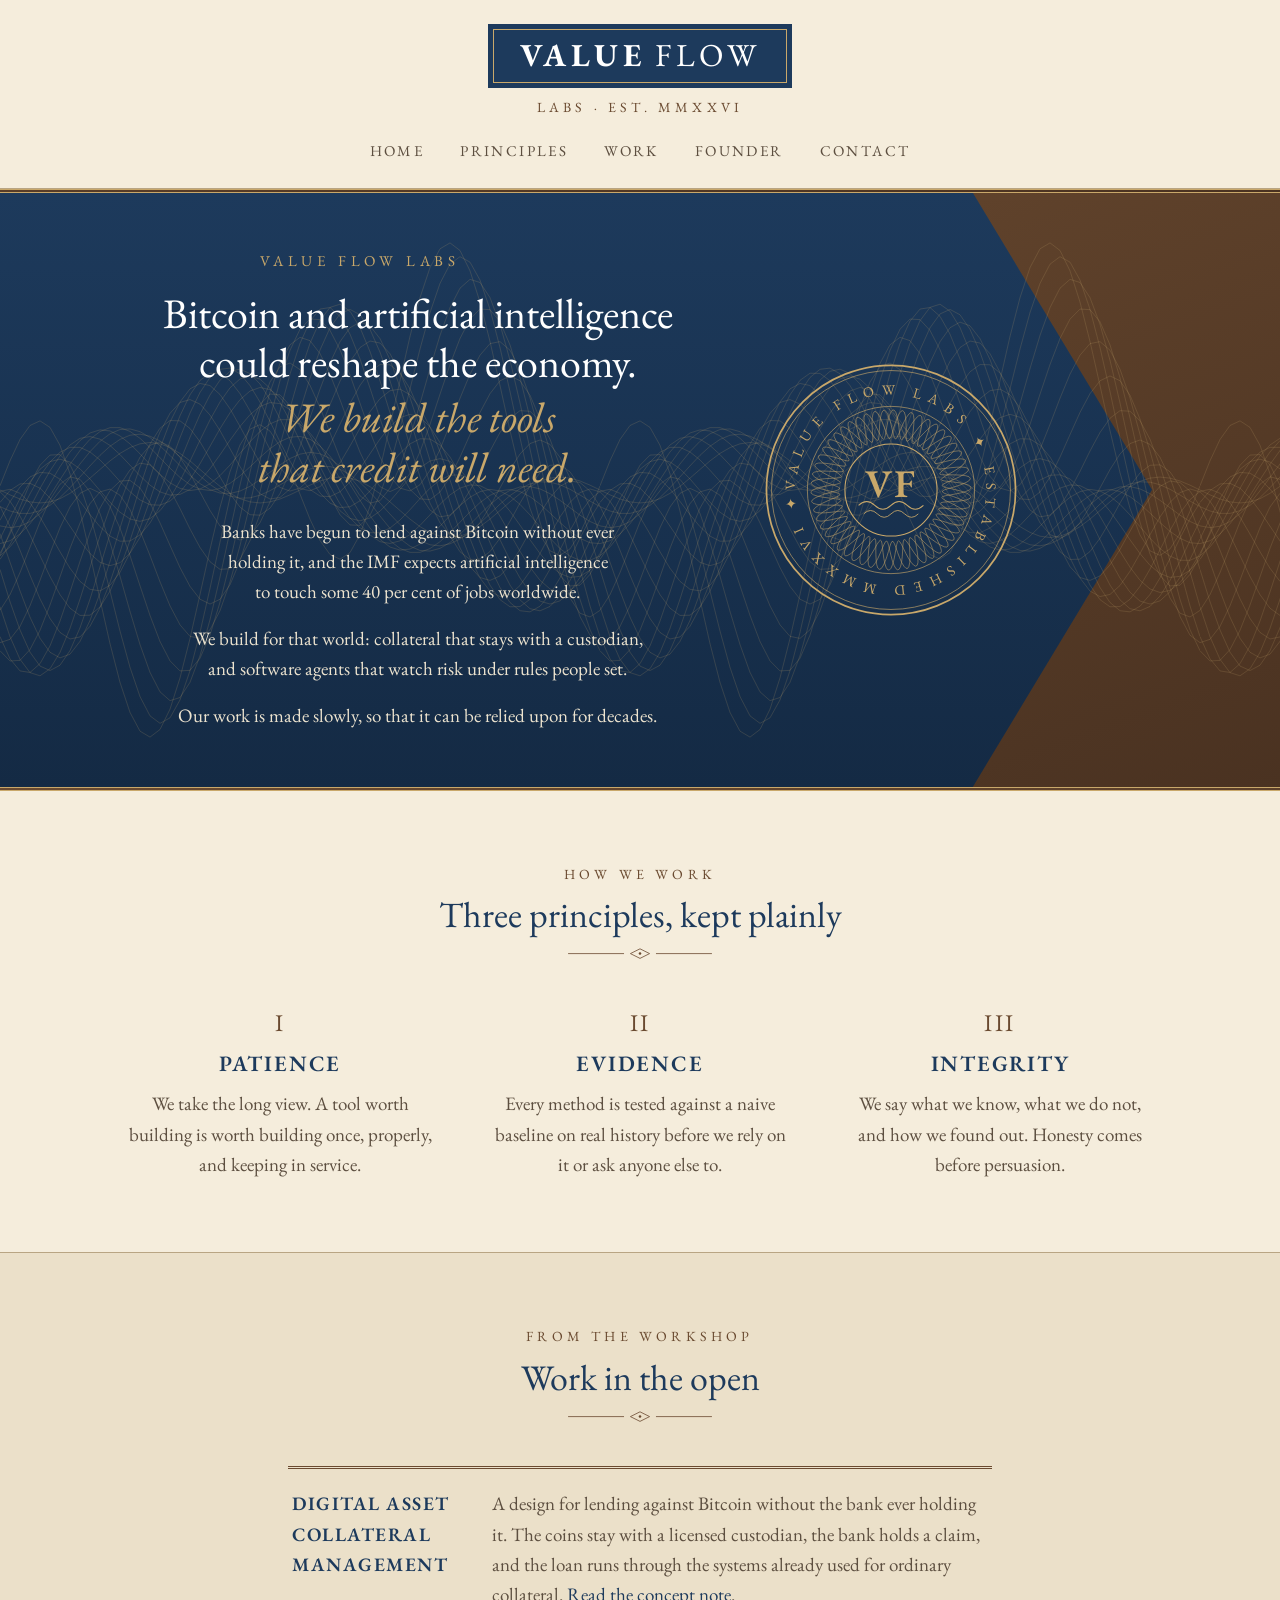
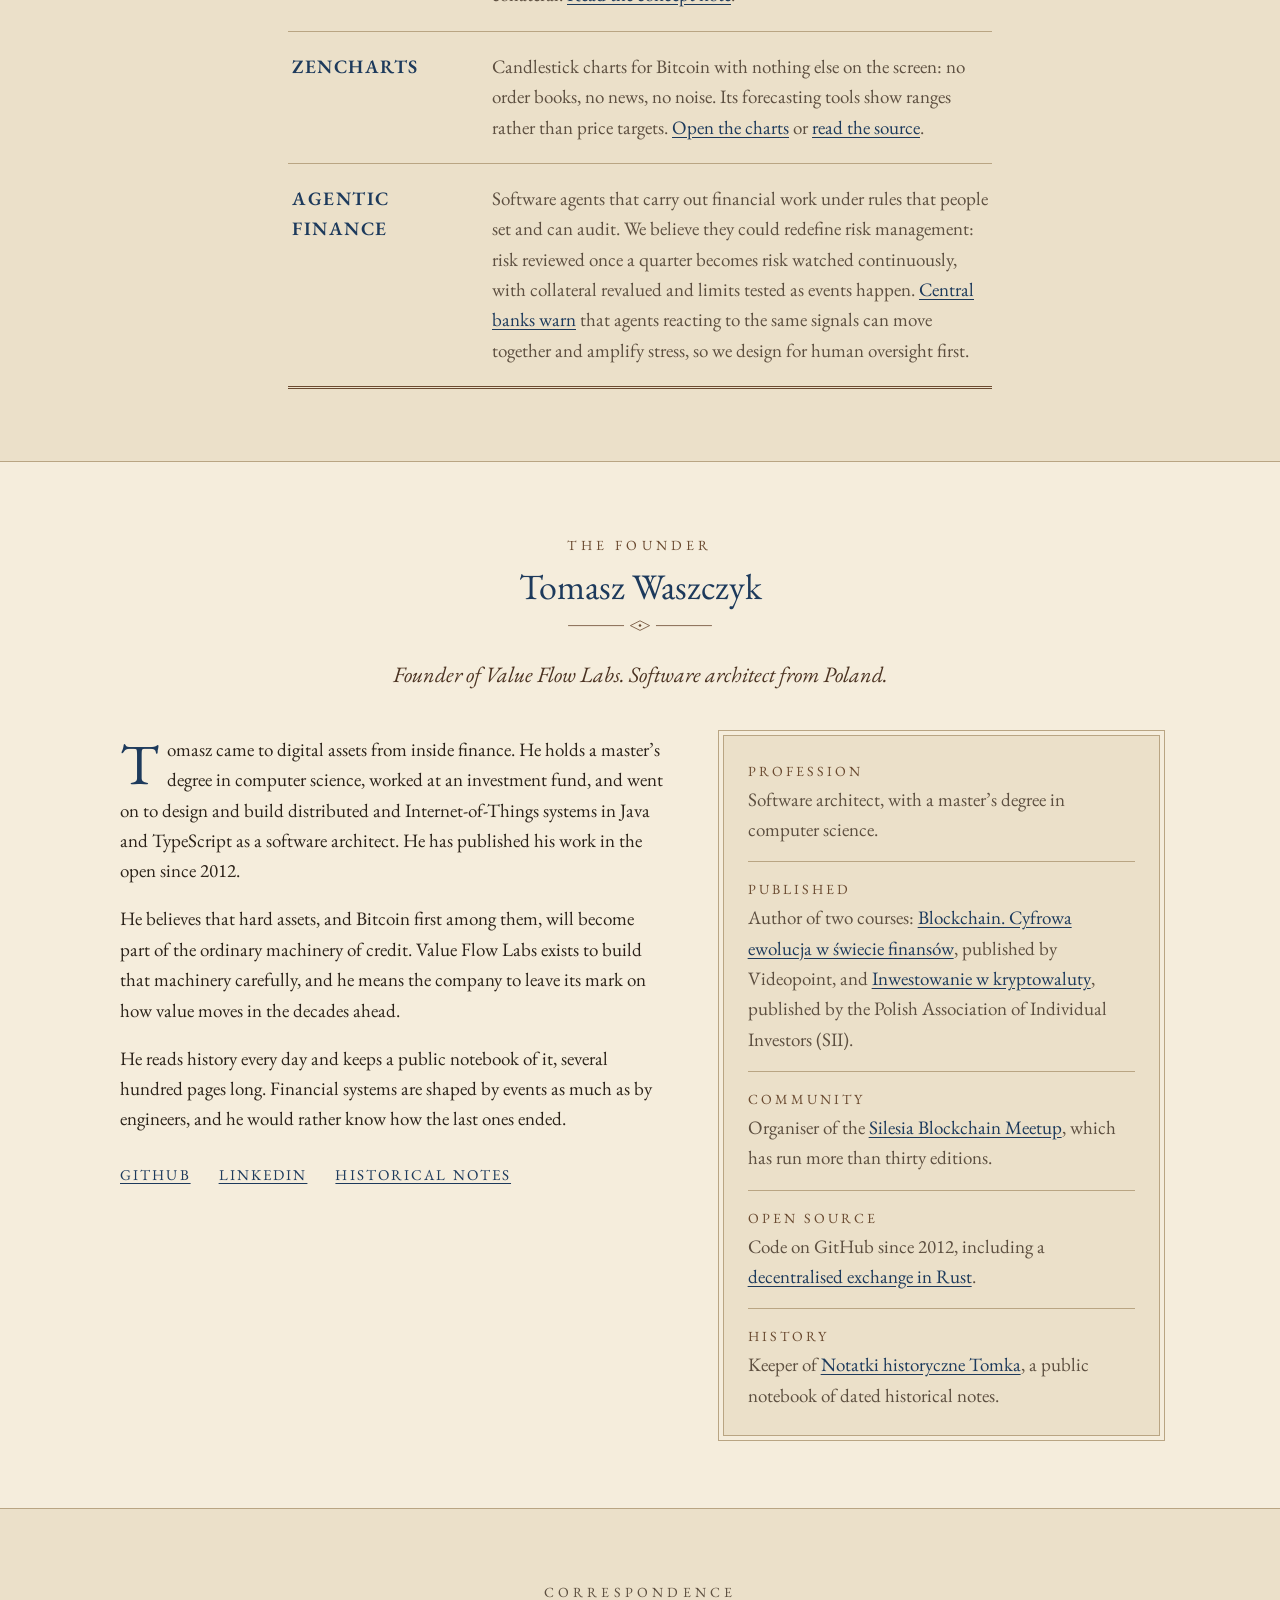
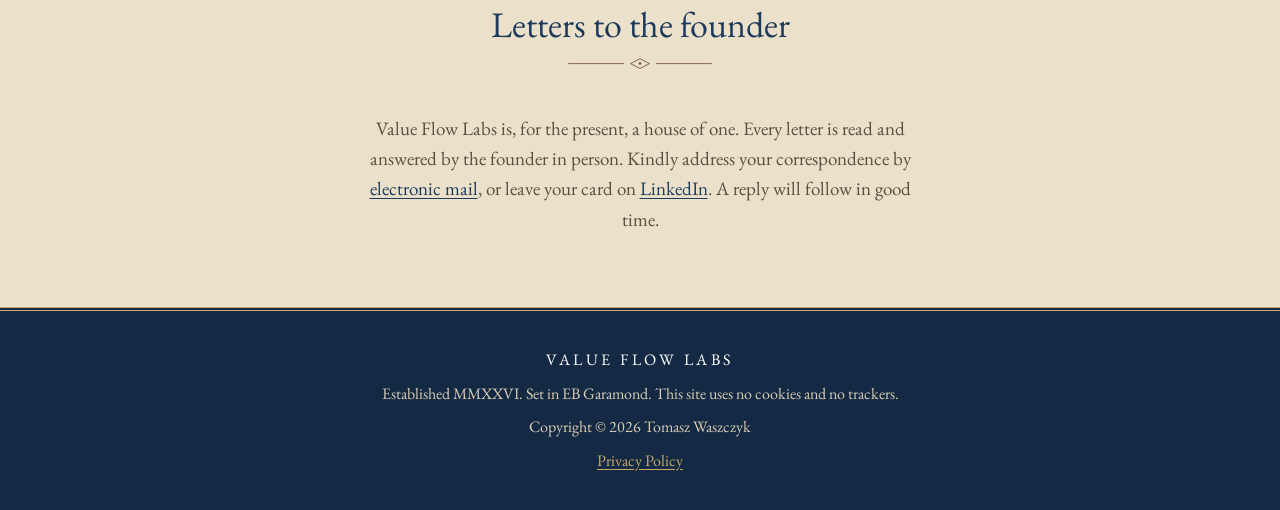
==== index.html @ 36d7e06b "Improve responsive layout for tablets and small phones Stack the hero and founder section below 960p" ====
<!doctype html>
<html lang="en">
<head>
  <meta charset="utf-8">
  <meta name="viewport" content="width=device-width, initial-scale=1, viewport-fit=cover">
  <title>Value Flow Labs</title>
  <meta name="description" content="Bitcoin and artificial intelligence could reshape the economy. Value Flow Labs builds the tools that credit will need. Established 2026.">
  <meta name="theme-color" content="#1d3a5c">
  <link rel="icon" href="assets/favicon.svg" type="image/svg+xml">
  <link rel="preload" href="assets/fonts/eb-garamond-latin-wght-normal.woff2" as="font" type="font/woff2" crossorigin>
  <link rel="stylesheet" href="style.css?v=9">
  <script src="script.js?v=4" defer></script>
</head>
<body>
  <a class="skip" href="#main">Skip to content</a>

  <header class="masthead" id="top">
    <a class="plate" href="#top" aria-label="Value Flow Labs, home"><span><b>Value</b> Flow</span></a>
    <p class="est">Labs &middot; Est. MMXXVI</p>
    <nav class="nav" aria-label="Main">
      <a href="#top">Home</a>
      <a href="#principles">Principles</a>
      <a href="#work">Work</a>
      <a href="#founder">Founder</a>
      <a href="#contact">Contact</a>
    </nav>
  </header>

  <main id="main">
    <section class="hero" aria-labelledby="hero-title">
      <div class="waves" aria-hidden="true"><i class="wave wave-a"></i><i class="wave wave-b"></i><div class="lens"><div class="lens-inner"><i class="wave wave-a"></i><i class="wave wave-b"></i></div></div></div>
      <div class="wrap">
        <div class="hero-text">
          <p class="hero-kicker">Value Flow Labs</p>
          <h1 id="hero-title">Bitcoin and artificial intelligence could reshape the economy. <em>We build the tools that credit will need.</em></h1>
          <p>Banks have begun to lend against Bitcoin without ever holding it, and the IMF expects artificial intelligence to touch some 40 per cent of jobs worldwide.</p>
          <p>We build for that world: collateral that stays with a custodian, and software agents that watch risk under rules people set.</p>
          <p>Our work is made slowly, so that it can be relied upon for decades.</p>
        </div>

        <svg class="seal" viewBox="0 0 300 300" role="img" aria-label="Seal of Value Flow Labs, established 2026">
          <defs>
            <path id="seal-arc" d="M150,150 m-112,0 a112,112 0 1,1 224,0 a112,112 0 1,1 -224,0"/>
          </defs>
          <g fill="none" stroke="currentColor">
            <circle cx="150" cy="150" r="146" stroke-width="2"/>
            <circle cx="150" cy="150" r="140" stroke-width="0.75"/>
            <circle cx="150" cy="150" r="98" stroke-width="0.75"/>
            <polygon points="227.0,150.0 233.2,151.7 238.6,153.7 242.2,155.8 243.6,157.9 242.7,159.7 239.4,161.3 234.3,162.4 228.0,163.2 221.5,163.6 215.5,163.9 211.0,164.3 208.4,165.0 208.1,166.2 210.0,168.1 213.7,170.7 218.7,173.9 224.2,177.6 229.2,181.4 233.1,184.9 235.1,187.9 235.0,190.0 232.7,191.1 228.6,191.1 223.0,190.1 216.7,188.5 210.5,186.6 205.2,185.0 201.3,184.1 199.3,184.3 199.2,185.8 200.9,188.6 203.9,192.7 207.7,197.7 211.5,203.1 214.6,208.2 216.6,212.5 216.9,215.6 215.6,216.9 212.5,216.6 208.2,214.6 203.1,211.5 197.7,207.7 192.7,203.9 188.6,200.9 185.8,199.2 184.3,199.3 184.1,201.3 185.0,205.2 186.6,210.5 188.5,216.7 190.1,223.0 191.1,228.6 191.1,232.7 190.0,235.0 187.9,235.1 184.9,233.1 181.4,229.2 177.6,224.2 173.9,218.7 170.7,213.7 168.1,210.0 166.2,208.1 165.0,208.4 164.3,211.0 163.9,215.5 163.6,221.5 163.2,228.0 162.4,234.3 161.3,239.4 159.7,242.7 157.9,243.6 155.8,242.2 153.7,238.6 151.7,233.2 150.0,227.0 148.5,220.7 147.3,215.3 146.1,211.5 145.0,209.8 143.6,210.5 142.0,213.4 139.9,218.1 137.5,223.8 134.8,229.8 131.9,235.1 129.1,238.9 126.7,240.8 124.8,240.2 123.6,237.5 123.1,232.7 123.3,226.7 123.9,220.2 124.7,214.0 125.2,208.9 125.3,205.6 124.4,204.3 122.6,205.2 119.7,207.9 115.9,212.0 111.5,216.7 106.9,221.2 102.5,224.8 98.9,226.9 96.4,227.2 95.2,225.4 95.5,221.8 97.1,216.8 99.6,211.0 102.4,205.1 105.2,199.8 107.1,195.7 107.8,193.1 106.9,192.2 104.3,192.9 100.2,194.8 94.9,197.6 89.0,200.4 83.2,202.9 78.2,204.5 74.6,204.8 72.8,203.6 73.1,201.1 75.2,197.5 78.8,193.1 83.3,188.5 88.0,184.1 92.1,180.3 94.8,177.4 95.7,175.6 94.4,174.7 91.1,174.8 86.0,175.3 79.8,176.1 73.3,176.7 67.3,176.9 62.5,176.4 59.8,175.2 59.2,173.3 61.1,170.9 64.9,168.1 70.2,165.2 76.2,162.5 81.9,160.1 86.6,158.0 89.5,156.4 90.2,155.0 88.5,153.9 84.7,152.7 79.3,151.5 73.0,150.0 66.8,148.3 61.4,146.3 57.8,144.2 56.4,142.1 57.3,140.3 60.6,138.7 65.7,137.6 72.0,136.8 78.5,136.4 84.5,136.1 89.0,135.7 91.6,135.0 91.9,133.8 90.0,131.9 86.3,129.3 81.3,126.1 75.8,122.4 70.8,118.6 66.9,115.1 64.9,112.1 65.0,110.0 67.3,108.9 71.4,108.9 77.0,109.9 83.3,111.5 89.5,113.4 94.8,115.0 98.7,115.9 100.7,115.7 100.8,114.2 99.1,111.4 96.1,107.3 92.3,102.3 88.5,96.9 85.4,91.8 83.4,87.5 83.1,84.4 84.4,83.1 87.5,83.4 91.8,85.4 96.9,88.5 102.3,92.3 107.3,96.1 111.4,99.1 114.2,100.8 115.7,100.7 115.9,98.7 115.0,94.8 113.4,89.5 111.5,83.3 109.9,77.0 108.9,71.4 108.9,67.3 110.0,65.0 112.1,64.9 115.1,66.9 118.6,70.8 122.4,75.8 126.1,81.3 129.3,86.3 131.9,90.0 133.8,91.9 135.0,91.6 135.7,89.0 136.1,84.5 136.4,78.5 136.8,72.0 137.6,65.7 138.7,60.6 140.3,57.3 142.1,56.4 144.2,57.8 146.3,61.4 148.3,66.8 150.0,73.0 151.5,79.3 152.7,84.7 153.9,88.5 155.0,90.2 156.4,89.5 158.0,86.6 160.1,81.9 162.5,76.2 165.2,70.2 168.1,64.9 170.9,61.1 173.3,59.2 175.2,59.8 176.4,62.5 176.9,67.3 176.7,73.3 176.1,79.8 175.3,86.0 174.8,91.1 174.7,94.4 175.6,95.7 177.4,94.8 180.3,92.1 184.1,88.0 188.5,83.3 193.1,78.8 197.5,75.2 201.1,73.1 203.6,72.8 204.8,74.6 204.5,78.2 202.9,83.2 200.4,89.0 197.6,94.9 194.8,100.2 192.9,104.3 192.2,106.9 193.1,107.8 195.7,107.1 199.8,105.2 205.1,102.4 211.0,99.6 216.8,97.1 221.8,95.5 225.4,95.2 227.2,96.4 226.9,98.9 224.8,102.5 221.2,106.9 216.7,111.5 212.0,115.9 207.9,119.7 205.2,122.6 204.3,124.4 205.6,125.3 208.9,125.2 214.0,124.7 220.2,123.9 226.7,123.3 232.7,123.1 237.5,123.6 240.2,124.8 240.8,126.7 238.9,129.1 235.1,131.9 229.8,134.8 223.8,137.5 218.1,139.9 213.4,142.0 210.5,143.6 209.8,145.0 211.5,146.1 215.3,147.3 220.7,148.5 227.0,150.0" stroke-width="0.6"/>
            <polygon points="241.7,150.0 237.5,151.8 231.8,153.4 225.4,154.7 219.2,155.8 214.0,156.7 210.6,157.7 209.4,158.8 210.5,160.2 213.7,162.2 218.6,164.6 224.3,167.4 230.0,170.5 234.9,173.7 238.1,176.6 239.3,179.0 238.2,180.7 234.9,181.6 229.8,181.6 223.6,180.9 217.1,179.9 211.2,178.8 206.5,178.0 203.6,178.0 202.7,179.0 203.9,181.1 206.8,184.4 210.9,188.6 215.3,193.4 219.4,198.3 222.5,202.7 224.0,206.2 223.7,208.4 221.4,209.1 217.5,208.2 212.4,206.1 206.6,203.2 201.0,200.0 196.1,197.1 192.4,195.1 190.2,194.7 189.6,195.9 190.5,198.9 192.4,203.4 194.8,209.1 197.3,215.2 199.3,221.0 200.3,225.8 200.1,229.0 198.6,230.2 195.9,229.4 192.2,226.7 188.0,222.6 183.6,217.7 179.6,212.8 176.2,208.8 173.7,206.3 172.1,205.8 171.4,207.5 171.3,211.2 171.7,216.7 172.0,223.0 172.2,229.5 171.9,235.3 171.0,239.6 169.5,241.9 167.5,241.7 165.1,239.3 162.5,234.9 160.0,229.2 157.7,223.1 155.7,217.4 154.0,212.9 152.5,210.4 151.3,210.2 150.0,212.3 148.6,216.4 147.0,222.0 145.1,228.3 142.9,234.3 140.6,239.1 138.4,242.2 136.3,243.0 134.5,241.4 133.3,237.6 132.6,232.1 132.3,225.7 132.2,219.2 132.3,213.5 132.1,209.3 131.4,207.2 130.1,207.3 127.9,209.5 124.9,213.4 121.3,218.4 117.2,223.6 113.2,228.2 109.6,231.5 106.7,232.9 104.8,232.2 104.1,229.4 104.6,224.9 106.1,219.2 108.2,213.0 110.4,207.0 112.2,202.1 113.1,198.6 112.7,197.0 110.9,197.3 107.6,199.1 103.1,202.1 97.8,205.6 92.2,209.0 87.0,211.6 82.9,213.0 80.2,212.8 79.3,211.0 80.2,207.7 82.8,203.3 86.4,198.3 90.6,193.2 94.5,188.6 97.5,184.9 99.0,182.4 98.5,181.2 96.1,181.1 91.8,182.0 86.1,183.4 79.8,184.9 73.5,186.0 68.1,186.5 64.3,186.0 62.6,184.6 63.1,182.3 65.8,179.3 70.2,175.9 75.6,172.5 81.2,169.2 86.2,166.4 89.7,164.1 91.2,162.5 90.4,161.4 87.4,160.6 82.5,160.0 76.4,159.3 69.9,158.4 63.9,157.2 59.2,155.7 56.5,153.9 56.2,152.0 58.3,150.0 62.5,148.2 68.2,146.6 74.6,145.3 80.8,144.2 86.0,143.3 89.4,142.3 90.6,141.2 89.5,139.8 86.3,137.8 81.4,135.4 75.7,132.6 70.0,129.5 65.1,126.3 61.9,123.4 60.7,121.0 61.8,119.3 65.1,118.4 70.2,118.4 76.4,119.1 82.9,120.1 88.8,121.2 93.5,122.0 96.4,122.0 97.3,121.0 96.1,118.9 93.2,115.6 89.1,111.4 84.7,106.6 80.6,101.7 77.5,97.3 76.0,93.8 76.3,91.6 78.6,90.9 82.5,91.8 87.6,93.9 93.4,96.8 99.0,100.0 103.9,102.9 107.6,104.9 109.8,105.3 110.4,104.1 109.5,101.1 107.6,96.6 105.2,90.9 102.7,84.8 100.7,79.0 99.7,74.2 99.9,71.0 101.4,69.8 104.1,70.6 107.8,73.3 112.0,77.4 116.4,82.3 120.4,87.2 123.8,91.2 126.3,93.7 127.9,94.2 128.6,92.5 128.7,88.8 128.3,83.3 128.0,77.0 127.8,70.5 128.1,64.7 129.0,60.4 130.5,58.1 132.5,58.3 134.9,60.7 137.5,65.1 140.0,70.8 142.3,76.9 144.3,82.6 146.0,87.1 147.5,89.6 148.7,89.8 150.0,87.7 151.4,83.6 153.0,78.0 154.9,71.7 157.1,65.7 159.4,60.9 161.6,57.8 163.7,57.0 165.5,58.6 166.7,62.4 167.4,67.9 167.7,74.3 167.8,80.8 167.7,86.5 167.9,90.7 168.6,92.8 169.9,92.7 172.1,90.5 175.1,86.6 178.7,81.6 182.8,76.4 186.8,71.8 190.4,68.5 193.3,67.1 195.2,67.8 195.9,70.6 195.4,75.1 193.9,80.8 191.8,87.0 189.6,93.0 187.8,97.9 186.9,101.4 187.3,103.0 189.1,102.7 192.4,100.9 196.9,97.9 202.2,94.4 207.8,91.0 213.0,88.4 217.1,87.0 219.8,87.2 220.7,89.0 219.8,92.3 217.2,96.7 213.6,101.7 209.4,106.8 205.5,111.4 202.5,115.1 201.0,117.6 201.5,118.8 203.9,118.9 208.2,118.0 213.9,116.6 220.2,115.1 226.5,114.0 231.9,113.5 235.7,114.0 237.4,115.4 236.9,117.7 234.2,120.7 229.8,124.1 224.4,127.5 218.8,130.8 213.8,133.6 210.3,135.9 208.8,137.5 209.6,138.6 212.6,139.4 217.5,140.0 223.6,140.7 230.1,141.6 236.1,142.8 240.8,144.3 243.5,146.1 243.8,148.0 241.7,150.0" stroke-width="0.6"/>
            <polygon points="212.3,150.0 210.2,151.3 210.4,152.5 212.9,154.0 217.4,155.7 223.1,157.7 229.2,160.0 234.9,162.5 239.3,165.1 241.7,167.5 241.9,169.5 239.6,171.0 235.3,171.9 229.5,172.2 223.0,172.0 216.7,171.7 211.2,171.3 207.5,171.4 205.8,172.1 206.3,173.7 208.8,176.2 212.8,179.6 217.7,183.6 222.6,188.0 226.7,192.2 229.4,195.9 230.2,198.6 229.0,200.1 225.8,200.3 221.0,199.3 215.2,197.3 209.1,194.8 203.4,192.4 198.9,190.5 195.9,189.6 194.7,190.2 195.1,192.4 197.1,196.1 200.0,201.0 203.2,206.6 206.1,212.4 208.2,217.5 209.1,221.4 208.4,223.7 206.2,224.0 202.7,222.5 198.3,219.4 193.4,215.3 188.6,210.9 184.4,206.8 181.1,203.9 179.0,202.7 178.0,203.6 178.0,206.5 178.8,211.2 179.9,217.1 180.9,223.6 181.6,229.8 181.6,234.9 180.7,238.2 179.0,239.3 176.6,238.1 173.7,234.9 170.5,230.0 167.4,224.3 164.6,218.6 162.2,213.7 160.2,210.5 158.8,209.4 157.7,210.6 156.7,214.0 155.8,219.2 154.7,225.4 153.4,231.8 151.8,237.5 150.0,241.7 148.0,243.8 146.1,243.5 144.3,240.8 142.8,236.1 141.6,230.1 140.7,223.6 140.0,217.5 139.4,212.6 138.6,209.6 137.5,208.8 135.9,210.3 133.6,213.8 130.8,218.8 127.5,224.4 124.1,229.8 120.7,234.2 117.7,236.9 115.4,237.4 114.0,235.7 113.5,231.9 114.0,226.5 115.1,220.2 116.6,213.9 118.0,208.2 118.9,203.9 118.8,201.5 117.6,201.0 115.1,202.5 111.4,205.5 106.8,209.4 101.7,213.6 96.7,217.2 92.3,219.8 89.0,220.7 87.2,219.8 87.0,217.1 88.4,213.0 91.0,207.8 94.4,202.2 97.9,196.9 100.9,192.4 102.7,189.1 103.0,187.3 101.4,186.9 97.9,187.8 93.0,189.6 87.0,191.8 80.8,193.9 75.1,195.4 70.6,195.9 67.8,195.2 67.1,193.3 68.5,190.4 71.8,186.8 76.4,182.8 81.6,178.7 86.6,175.1 90.5,172.1 92.7,169.9 92.8,168.6 90.7,167.9 86.5,167.7 80.8,167.8 74.3,167.7 67.9,167.4 62.4,166.7 58.6,165.5 57.0,163.7 57.8,161.6 60.9,159.4 65.7,157.1 71.7,154.9 78.0,153.0 83.6,151.4 87.7,150.0 89.8,148.7 89.6,147.5 87.1,146.0 82.6,144.3 76.9,142.3 70.8,140.0 65.1,137.5 60.7,134.9 58.3,132.5 58.1,130.5 60.4,129.0 64.7,128.1 70.5,127.8 77.0,128.0 83.3,128.3 88.8,128.7 92.5,128.6 94.2,127.9 93.7,126.3 91.2,123.8 87.2,120.4 82.3,116.4 77.4,112.0 73.3,107.8 70.6,104.1 69.8,101.4 71.0,99.9 74.2,99.7 79.0,100.7 84.8,102.7 90.9,105.2 96.6,107.6 101.1,109.5 104.1,110.4 105.3,109.8 104.9,107.6 102.9,103.9 100.0,99.0 96.8,93.4 93.9,87.6 91.8,82.5 90.9,78.6 91.6,76.3 93.8,76.0 97.3,77.5 101.7,80.6 106.6,84.7 111.4,89.1 115.6,93.2 118.9,96.1 121.0,97.3 122.0,96.4 122.0,93.5 121.2,88.8 120.1,82.9 119.1,76.4 118.4,70.2 118.4,65.1 119.3,61.8 121.0,60.7 123.4,61.9 126.3,65.1 129.5,70.0 132.6,75.7 135.4,81.4 137.8,86.3 139.8,89.5 141.2,90.6 142.3,89.4 143.3,86.0 144.2,80.8 145.3,74.6 146.6,68.2 148.2,62.5 150.0,58.3 152.0,56.2 153.9,56.5 155.7,59.2 157.2,63.9 158.4,69.9 159.3,76.4 160.0,82.5 160.6,87.4 161.4,90.4 162.5,91.2 164.1,89.7 166.4,86.2 169.2,81.2 172.5,75.6 175.9,70.2 179.3,65.8 182.3,63.1 184.6,62.6 186.0,64.3 186.5,68.1 186.0,73.5 184.9,79.8 183.4,86.1 182.0,91.8 181.1,96.1 181.2,98.5 182.4,99.0 184.9,97.5 188.6,94.5 193.2,90.6 198.3,86.4 203.3,82.8 207.7,80.2 211.0,79.3 212.8,80.2 213.0,82.9 211.6,87.0 209.0,92.2 205.6,97.8 202.1,103.1 199.1,107.6 197.3,110.9 197.0,112.7 198.6,113.1 202.1,112.2 207.0,110.4 213.0,108.2 219.2,106.1 224.9,104.6 229.4,104.1 232.2,104.8 232.9,106.7 231.5,109.6 228.2,113.2 223.6,117.2 218.4,121.3 213.4,124.9 209.5,127.9 207.3,130.1 207.2,131.4 209.3,132.1 213.5,132.3 219.2,132.2 225.7,132.3 232.1,132.6 237.6,133.3 241.4,134.5 243.0,136.3 242.2,138.4 239.1,140.6 234.3,142.9 228.3,145.1 222.0,147.0 216.4,148.6 212.3,150.0" stroke-width="0.6"/>
            <circle cx="150" cy="150" r="54" stroke-width="1.25"/>
            <path d="M112,168 q9.5,-9 19,0 t19,0 t19,0 t19,0" stroke-width="1.25"/>
            <path d="M118,178 q8,-8 16,0 t16,0 t16,0 t16,0" stroke-width="1"/>
          </g>
          <text fill="currentColor" font-family="'EB Garamond', Georgia, serif" font-size="17">
            <textPath href="#seal-arc" startOffset="0" textLength="696">VALUE FLOW LABS ✦ ESTABLISHED MMXXVI ✦</textPath>
          </text>
          <text x="150" y="158" text-anchor="middle" fill="currentColor" font-family="'EB Garamond', Georgia, serif" font-size="46" font-weight="600" letter-spacing="2">VF</text>
        </svg>
      </div>
    </section>

    <section class="section" id="principles" aria-labelledby="principles-title">
      <div class="wrap">
        <p class="kicker">How we work</p>
        <h2 id="principles-title">Three principles, kept plainly</h2>
        <svg class="ornament" viewBox="0 0 180 14" aria-hidden="true">
          <g fill="none" stroke="currentColor" stroke-width="1">
            <path d="M0,7 H70"/><path d="M110,7 H180"/>
            <path d="M78,7 l12,-6 l12,6 l-12,6 z"/>
          </g>
          <circle cx="90" cy="7" r="1.6" fill="currentColor"/>
        </svg>

        <ol class="principles">
          <li>
            <span class="numeral" aria-hidden="true">I</span>
            <h3>Patience</h3>
            <p>We take the long view. A tool worth building is worth building once, properly, and keeping in service.</p>
          </li>
          <li>
            <span class="numeral" aria-hidden="true">II</span>
            <h3>Evidence</h3>
            <p>Every method is tested against a naive baseline on real history before we rely on it or ask anyone else to.</p>
          </li>
          <li>
            <span class="numeral" aria-hidden="true">III</span>
            <h3>Integrity</h3>
            <p>We say what we know, what we do not, and how we found out. Honesty comes before persuasion.</p>
          </li>
        </ol>
      </div>
    </section>

    <section class="section shade" id="work" aria-labelledby="work-title">
      <div class="wrap">
        <p class="kicker">From the workshop</p>
        <h2 id="work-title">Work in the open</h2>
        <svg class="ornament" viewBox="0 0 180 14" aria-hidden="true">
          <g fill="none" stroke="currentColor" stroke-width="1">
            <path d="M0,7 H70"/><path d="M110,7 H180"/>
            <path d="M78,7 l12,-6 l12,6 l-12,6 z"/>
          </g>
          <circle cx="90" cy="7" r="1.6" fill="currentColor"/>
        </svg>

        <dl class="ledger">
          <div>
            <dt>Digital Asset Collateral Management</dt>
            <dd>A design for lending against Bitcoin without the bank ever holding it. The coins stay with a licensed custodian, the bank holds a claim, and the loan runs through the systems already used for ordinary collateral. <a href="https://github.com/TomaszWaszczyk/digital-asset-collateral-management-system">Read the concept note</a>.</dd>
          </div>
          <div>
            <dt>ZenCharts</dt>
            <dd>Candlestick charts for Bitcoin with nothing else on the screen: no order books, no news, no noise. Its forecasting tools show ranges rather than price targets. <a href="https://zencharts.vercel.app/">Open the charts</a> or <a href="https://github.com/valueflowlabs/zencharts">read the source</a>.</dd>
          </div>
          <div>
            <dt>Agentic Finance</dt>
            <dd>Software agents that carry out financial work under rules that people set and can audit. We believe they could redefine risk management: risk reviewed once a quarter becomes risk watched continuously, with collateral revalued and limits tested as events happen. <a href="https://www.bankofengland.co.uk/speech/2026/june/sarah-breeden-panel-at-the-european-central-bank-forum-on-central-banking-2026">Central banks warn</a> that agents reacting to the same signals can move together and amplify stress, so we design for human oversight first.</dd>
          </div>
        </dl>
      </div>
    </section>

    <section class="section" id="founder" aria-labelledby="founder-title">
      <div class="wrap">
        <p class="kicker">The founder</p>
        <h2 id="founder-title">Tomasz Waszczyk</h2>
        <svg class="ornament" viewBox="0 0 180 14" aria-hidden="true">
          <g fill="none" stroke="currentColor" stroke-width="1">
            <path d="M0,7 H70"/><path d="M110,7 H180"/>
            <path d="M78,7 l12,-6 l12,6 l-12,6 z"/>
          </g>
          <circle cx="90" cy="7" r="1.6" fill="currentColor"/>
        </svg>

        <p class="lead">Founder of Value Flow Labs. Software architect from Poland.</p>

        <div class="founder">
          <div class="prose">
            <p>Tomasz came to digital assets from inside finance. He holds a master’s degree in computer science, worked at an investment fund, and went on to design and build distributed and Internet-of-Things systems in Java and TypeScript as a software architect. He has published his work in the open since 2012.</p>
            <p>He believes that hard assets, and Bitcoin first among them, will become part of the ordinary machinery of credit. Value Flow Labs exists to build that machinery carefully, and he means the company to leave its mark on how value moves in the decades ahead.</p>
            <p>He reads history every day and keeps a public notebook of it, several hundred pages long. Financial systems are shaped by events as much as by engineers, and he would rather know how the last ones ended.</p>
            <p class="links">
              <a href="https://github.com/TomaszWaszczyk">GitHub</a>
              <a href="https://www.linkedin.com/in/tomaszwaszczyk">LinkedIn</a>
              <a href="https://notatki-historyczne-tomka.netlify.app/">Historical notes</a>
            </p>
          </div>

          <dl class="record">
            <div>
              <dt>Profession</dt>
              <dd>Software architect, with a master’s degree in computer science.</dd>
            </div>
            <div>
              <dt>Published</dt>
              <dd>Author of two courses: <a href="https://videopoint.pl/kurs/blockchain-kurs-video-cyfrowa-ewolucja-w-swiecie-finansow-tomasz-waszczyk,vwszdf.htm" lang="pl">Blockchain. Cyfrowa ewolucja w świecie finansów</a>, published by Videopoint, and <a href="https://www.kursinwestowaniewkryptowaluty.pl" lang="pl">Inwestowanie w kryptowaluty</a>, published by the Polish Association of Individual Investors (SII).</dd>
            </div>
            <div>
              <dt>Community</dt>
              <dd>Organiser of the <a href="https://github.com/TomaszWaszczyk/digital-assets-association-poland">Silesia Blockchain Meetup</a>, which has run more than thirty editions.</dd>
            </div>
            <div>
              <dt>Open source</dt>
              <dd>Code on GitHub since 2012, including a <a href="https://github.com/TomaszWaszczyk/ink-automated-market-maker">decentralised exchange in Rust</a>.</dd>
            </div>
            <div>
              <dt>History</dt>
              <dd>Keeper of <a href="https://notatki-historyczne-tomka.netlify.app/" lang="pl">Notatki historyczne Tomka</a>, a public notebook of dated historical notes.</dd>
            </div>
          </dl>
        </div>
      </div>
    </section>

    <section class="section shade contact" id="contact" aria-labelledby="contact-title">
      <div class="wrap">
        <p class="kicker">Correspondence</p>
        <h2 id="contact-title">Letters to the founder</h2>
        <svg class="ornament" viewBox="0 0 180 14" aria-hidden="true">
          <g fill="none" stroke="currentColor" stroke-width="1">
            <path d="M0,7 H70"/><path d="M110,7 H180"/>
            <path d="M78,7 l12,-6 l12,6 l-12,6 z"/>
          </g>
          <circle cx="90" cy="7" r="1.6" fill="currentColor"/>
        </svg>
        <p>Value Flow Labs is, for the present, a house of one. Every letter is read and answered by the founder in person. Kindly address your correspondence by <a href="mailto:tomasz_waszczyk@icloud.com">electronic mail</a>, or leave your card on <a href="https://www.linkedin.com/in/tomaszwaszczyk">LinkedIn</a>. A reply will follow in good time.</p>
      </div>
    </section>
  </main>

  <footer class="colophon">
    <p class="name">Value Flow Labs</p>
    <p>Established MMXXVI. Set in EB Garamond. This site uses no cookies and no trackers.</p>
    <p>Copyright &copy; 2026 Tomasz Waszczyk</p>
    <p><a href="privacy.html">Privacy Policy</a></p>
  </footer>
</body>
</html>
---- style.css ----
/* Value Flow Labs — plain CSS, no build step. */

@font-face {
  font-family: "EB Garamond";
  src: url("assets/fonts/eb-garamond-latin-ext-wght-normal.woff2") format("woff2");
  font-weight: 400 800;
  font-style: normal;
  font-display: swap;
  unicode-range: U+0100-02BA, U+02BD-02C5, U+02C7-02CC, U+02CE-02D7, U+02DD-02FF,
    U+0304, U+0308, U+0329, U+1D00-1DBF, U+1E00-1E9F, U+1EF2-1EFF, U+2020,
    U+20A0-20AB, U+20AD-20C0, U+2113, U+2C60-2C7F, U+A720-A7FF;
}
@font-face {
  font-family: "EB Garamond";
  src: url("assets/fonts/eb-garamond-latin-wght-normal.woff2") format("woff2");
  font-weight: 400 800;
  font-style: normal;
  font-display: swap;
  unicode-range: U+0000-00FF, U+0131, U+0152-0153, U+02BB-02BC, U+02C6, U+02DA,
    U+02DC, U+0304, U+0308, U+0329, U+2000-206F, U+20AC, U+2122, U+2191, U+2193,
    U+2212, U+2215, U+FEFF, U+FFFD;
}
@font-face {
  font-family: "EB Garamond";
  src: url("assets/fonts/eb-garamond-latin-ext-wght-italic.woff2") format("woff2");
  font-weight: 400 800;
  font-style: italic;
  font-display: swap;
  unicode-range: U+0100-02BA, U+02BD-02C5, U+02C7-02CC, U+02CE-02D7, U+02DD-02FF,
    U+0304, U+0308, U+0329, U+1D00-1DBF, U+1E00-1E9F, U+1EF2-1EFF, U+2020,
    U+20A0-20AB, U+20AD-20C0, U+2113, U+2C60-2C7F, U+A720-A7FF;
}
@font-face {
  font-family: "EB Garamond";
  src: url("assets/fonts/eb-garamond-latin-wght-italic.woff2") format("woff2");
  font-weight: 400 800;
  font-style: italic;
  font-display: swap;
  unicode-range: U+0000-00FF, U+0131, U+0152-0153, U+02BB-02BC, U+02C6, U+02DA,
    U+02DC, U+0304, U+0308, U+0329, U+2000-206F, U+20AC, U+2122, U+2191, U+2193,
    U+2212, U+2215, U+FEFF, U+FFFD;
}

:root {
  --blue: #1d3a5c;
  --blue-deep: #142a44;
  --brown: #6a4a30;
  --brown-deep: #4a3221;
  --brass: #c9a86a;
  --paper: #f5eddc;
  --paper-shade: #ebe0c9;
  --ink: #2b2219;
  --ink-soft: #5d4f40;
  --rule: #b9a583;
  --serif: "EB Garamond", "Iowan Old Style", "Palatino Linotype", Palatino,
    "Book Antiqua", Georgia, serif;
}

* { box-sizing: border-box; }

html {
  -webkit-text-size-adjust: 100%;
  text-size-adjust: 100%;
}

img, svg { max-width: 100%; }

dd, p { overflow-wrap: break-word; }

html { scroll-behavior: smooth; }

body {
  margin: 0;
  background: var(--paper);
  color: var(--ink);
  font-family: var(--serif);
  font-size: 1.1875rem;
  line-height: 1.6;
  -webkit-font-smoothing: antialiased;
}

a { color: var(--blue); text-underline-offset: 0.18em; }
a:hover { color: var(--brown); }

.wrap {
  max-width: 68rem;
  margin: 0 auto;
  padding: 0 1.5rem;
  padding-left: max(1.5rem, env(safe-area-inset-left));
  padding-right: max(1.5rem, env(safe-area-inset-right));
}

.skip {
  position: absolute;
  left: -999rem;
}
.skip:focus {
  left: 1rem;
  top: 1rem;
  background: var(--paper);
  padding: 0.5rem 1rem;
  z-index: 10;
}

/* ---------- Masthead ---------- */

.masthead {
  text-align: center;
  padding: 1.5rem 1.5rem 1.25rem;
  border-bottom: 1px solid var(--rule);
}

.plate {
  display: inline-block;
  background: var(--blue);
  color: #fff;
  text-decoration: none;
  padding: 0.3rem;
}
.plate:hover { color: #fff; background: var(--blue-deep); }
.plate span {
  display: block;
  border: 1px solid var(--brass);
  padding: 0.5rem 1.6rem 0.55rem;
  font-size: 2rem;
  line-height: 1.1;
  letter-spacing: 0.14em;
  text-transform: uppercase;
  font-weight: 400;
}
.plate b { font-weight: 700; }

.masthead .est {
  margin: 0.55rem 0 0;
  font-size: 0.875rem;
  letter-spacing: 0.3em;
  text-transform: uppercase;
  color: var(--brown);
}

.nav {
  margin-top: 1rem;
  display: flex;
  flex-wrap: wrap;
  justify-content: center;
  gap: 0.25rem 2.25rem;
}
.nav a {
  color: var(--ink-soft);
  text-decoration: none;
  text-transform: uppercase;
  letter-spacing: 0.16em;
  font-size: 0.9375rem;
  padding: 0.25rem 0;
  border-bottom: 1px solid transparent;
}
.nav a:hover { color: var(--brown-deep); border-bottom-color: var(--brown); }

/* ---------- Hero ---------- */

.hero {
  position: relative;
  color: #fff;
  background: linear-gradient(160deg, var(--brown) 0%, var(--brown-deep) 100%);
  border-top: 4px double var(--brass);
  border-bottom: 4px double var(--brass);
  overflow: hidden;
}

/* The blue panel points to the right: the direction of flow. */
.hero::before {
  content: "";
  position: absolute;
  inset: 0;
  background: linear-gradient(180deg, var(--blue) 0%, var(--blue-deep) 100%);
  clip-path: polygon(0 0, 76% 0, 90% 50%, 76% 100%, 0 100%);
}

/* The waves are two interleaved sets of lines that drift slowly in opposite
   directions, so the lines weave through each other. Each tile is exactly one
   wave period wide (600px), which makes the loop seamless. They move only
   while the pointer is over the hero, and for a few seconds on arrival. */
.waves {
  position: absolute;
  inset: 0;
  overflow: hidden;
  pointer-events: none;
}
.wave {
  position: absolute;
  top: 0;
  bottom: 0;
  left: 0;
  width: calc(100% + 600px);
  background-repeat: repeat-x;
  background-size: 600px 100%;
  animation: drift 96s linear infinite paused;
  will-change: transform;
}
.wave-a { background-image: url("assets/waves-a.svg"); }
.wave-b {
  background-image: url("assets/waves-b.svg");
  animation-duration: 128s;
  animation-direction: reverse;
}
.hero:hover .wave,
.hero.is-flowing .wave { animation-play-state: running; }

/* The lens: a soft-edged window that follows the pointer and shows a brighter
   copy of the same waves, so only the lines near the cursor light up. The
   copy drifts in step with the waves beneath it and pulses gently. */
.lens {
  position: absolute;
  left: 0;
  top: 0;
  width: 12rem;
  height: 12rem;
  overflow: hidden;
  border-radius: 50%;
  -webkit-mask-image: radial-gradient(closest-side, #000 25%, transparent);
  mask-image: radial-gradient(closest-side, #000 25%, transparent);
  opacity: 0;
  transition: opacity 0.4s ease;
  will-change: transform, opacity;
}
.hero.is-lit .lens { opacity: 1; }
.lens-inner {
  position: absolute;
  left: 0;
  top: 0;
  will-change: transform;
}
.hero.is-lit .lens-inner { animation: pulse 1.8s ease-in-out infinite alternate; }
.lens .wave-a { background-image: url("assets/waves-a-lit.svg"); }
.lens .wave-b { background-image: url("assets/waves-b-lit.svg"); }

@keyframes pulse {
  from { opacity: 0.6; }
  to { opacity: 1; }
}

@keyframes drift {
  from { transform: translate3d(0, 0, 0); }
  to { transform: translate3d(-600px, 0, 0); }
}

@media (prefers-reduced-motion: reduce) {
  .wave { animation: none; }
  .lens { display: none; }
}

.hero .wrap {
  position: relative;
  display: grid;
  grid-template-columns: minmax(0, 1.5fr) minmax(0, 1fr);
  align-items: center;
  gap: 3rem;
  min-height: 31rem;
  padding-top: 3.5rem;
  padding-bottom: 3.5rem;
}

.hero-text { text-align: center; }

.hero-kicker {
  margin: 0 0 1rem !important;
  font-size: 0.9375rem;
  letter-spacing: 0.32em;
  text-transform: uppercase;
  color: var(--brass) !important;
}

.hero h1 {
  margin: 0 0 1.5rem;
  font-size: clamp(1.875rem, 3.3vw, 2.625rem);
  font-weight: 400;
  line-height: 1.18;
  text-wrap: balance;
}
.hero h1 em {
  display: block;
  margin-top: 0.35rem;
  color: var(--brass);
}

.hero p {
  margin: 0 auto 1rem;
  max-width: 30rem;
  color: #ece3cf;
  text-wrap: balance;
}
.hero p:last-child { margin-bottom: 0; }

.seal {
  width: clamp(12rem, 20vw, 17rem);
  height: auto;
  justify-self: start;
  color: var(--brass);
}

/* ---------- Sections ---------- */

section { scroll-margin-top: 1rem; }

.section {
  padding: 4.5rem 0;
}
.section + .section { border-top: 1px solid var(--rule); }
.section.shade { background: var(--paper-shade); }

.kicker {
  margin: 0 0 0.5rem;
  text-align: center;
  font-size: 0.875rem;
  letter-spacing: 0.3em;
  text-transform: uppercase;
  color: var(--brown);
}

h2 {
  margin: 0 0 0.75rem;
  text-align: center;
  font-size: 2.25rem;
  font-weight: 400;
  line-height: 1.2;
  color: var(--blue);
  text-wrap: balance;
}

.ornament {
  display: block;
  width: 9rem;
  height: auto;
  margin: 0 auto 2.75rem;
  color: var(--brown);
}

.principles {
  list-style: none;
  margin: 0;
  padding: 0;
  display: grid;
  grid-template-columns: repeat(3, minmax(0, 1fr));
  gap: 2.5rem;
}
.principles li {
  text-align: center;
  padding: 0 0.5rem;
}
.principles .numeral {
  display: block;
  font-size: 1.5rem;
  color: var(--brown);
  letter-spacing: 0.1em;
}
.principles h3 {
  margin: 0.25rem 0 0.5rem;
  font-size: 1.375rem;
  font-weight: 600;
  letter-spacing: 0.08em;
  text-transform: uppercase;
  color: var(--blue);
}
.principles p { margin: 0; color: var(--ink-soft); }

.ledger {
  max-width: 44rem;
  margin: 0 auto;
  border-top: 3px double var(--brown);
  border-bottom: 3px double var(--brown);
}
.ledger div {
  display: grid;
  grid-template-columns: 11rem minmax(0, 1fr);
  gap: 1.5rem;
  padding: 1.25rem 0.25rem;
}
.ledger div + div { border-top: 1px solid var(--rule); }
.ledger dt {
  font-weight: 600;
  letter-spacing: 0.08em;
  text-transform: uppercase;
  color: var(--blue);
}
.ledger dd { margin: 0; color: var(--ink-soft); }

.lead {
  max-width: 38rem;
  margin: -1rem auto 2.75rem;
  text-align: center;
  font-size: 1.375rem;
  font-style: italic;
  line-height: 1.45;
  color: var(--brown-deep);
  text-wrap: balance;
}

.founder {
  display: grid;
  grid-template-columns: minmax(0, 1.25fr) minmax(0, 1fr);
  gap: 3.5rem;
  align-items: start;
}
.prose p { margin: 0 0 1.1rem; }
.prose p:first-child::first-letter {
  float: left;
  font-size: 3.6rem;
  line-height: 0.82;
  padding: 0.3rem 0.5rem 0 0;
  color: var(--blue);
}
.prose .links {
  margin: 1.75rem 0 0;
  display: flex;
  flex-wrap: wrap;
  gap: 0.5rem 1.75rem;
  font-size: 0.9375rem;
  letter-spacing: 0.14em;
  text-transform: uppercase;
}

.record {
  margin: 0;
  padding: 0.5rem 1.5rem;
  background: var(--paper-shade);
  border: 1px solid var(--rule);
  outline: 1px solid var(--rule);
  outline-offset: 4px;
}
.record div { padding: 1rem 0; }
.record div + div { border-top: 1px solid var(--rule); }
.record dt {
  font-size: 0.875rem;
  letter-spacing: 0.22em;
  text-transform: uppercase;
  color: var(--brown);
}
.record dd { margin: 0.15rem 0 0; color: var(--ink-soft); }

.page-title {
  margin: 0 0 0.75rem;
  text-align: center;
  font-size: 2.5rem;
  font-weight: 400;
  line-height: 1.2;
  color: var(--blue);
}
.policy {
  max-width: 40rem;
  margin: 0 auto;
}
.policy h2 {
  margin: 2.25rem 0 0.4rem;
  text-align: left;
  font-size: 1.125rem;
  font-weight: 600;
  letter-spacing: 0.1em;
  text-transform: uppercase;
}
.policy p { margin: 0 0 1rem; color: var(--ink-soft); }
.policy .dated { margin-top: 2.5rem; font-style: italic; }

.contact p {
  max-width: 34rem;
  margin: 0 auto;
  text-align: center;
  color: var(--ink-soft);
}

/* ---------- Footer ---------- */

.colophon {
  background: var(--blue-deep);
  color: #d8ccb4;
  text-align: center;
  font-size: 1rem;
  padding: 2.25rem 1.5rem;
  border-top: 4px double var(--brass);
}
.colophon p { margin: 0 auto; max-width: 44rem; }
.colophon p + p { margin-top: 0.5rem; }
.colophon .name {
  color: #fff;
  letter-spacing: 0.22em;
  text-transform: uppercase;
}
.colophon a { color: var(--brass); }

/* ---------- Small screens ---------- */

/* Tablets and narrow windows: stack the hero and the founder section. */
@media (max-width: 960px) {
  .hero::before {
    clip-path: polygon(0 0, 100% 0, 100% 86%, 50% 100%, 0 86%);
  }
  .hero .wrap {
    grid-template-columns: minmax(0, 1fr);
    gap: 2.25rem;
    min-height: 0;
    padding-top: 3rem;
    padding-bottom: 6.5rem;
  }
  .hero p { max-width: 34rem; }
  .seal { justify-self: center; width: 12rem; }

  .founder { grid-template-columns: minmax(0, 1fr); gap: 2.5rem; }
  .prose, .record { max-width: 40rem; margin-left: auto; margin-right: auto; }
  .prose { width: 100%; }
  .record { width: calc(100% - 10px); }
}

/* Phones. */
@media (max-width: 760px) {
  body { font-size: 1.125rem; }
  .wrap {
    padding-left: max(1.25rem, env(safe-area-inset-left));
    padding-right: max(1.25rem, env(safe-area-inset-right));
  }

  .masthead { padding: 1.25rem 1rem 0.75rem; }
  .plate span { font-size: 1.5rem; padding: 0.45rem 1.1rem 0.5rem; }
  .nav { margin-top: 0.5rem; gap: 0 1.5rem; }
  .nav a { padding: 0.7rem 0; }

  .hero .wrap { padding-top: 2.75rem; padding-bottom: 5.5rem; }
  .seal { width: 11rem; }

  .section { padding: 3.25rem 0; }
  h2 { font-size: 1.875rem; }
  .page-title { font-size: 2rem; }

  .principles { grid-template-columns: minmax(0, 1fr); gap: 2rem; }
  .lead { font-size: 1.25rem; margin-bottom: 2rem; }
  .ledger div { grid-template-columns: minmax(0, 1fr); gap: 0.25rem; }
  .record { padding: 0.25rem 1.1rem; }
  .prose .links a { padding: 0.5rem 0; }
  .colophon a { display: inline-block; padding: 0.5rem 0; }
}

/* Very small phones. */
@media (max-width: 360px) {
  .plate span { font-size: 1.3rem; letter-spacing: 0.1em; padding: 0.4rem 0.8rem 0.45rem; }
  .masthead .est { letter-spacing: 0.22em; }
  .nav { gap: 0 1.1rem; }
  .nav a { font-size: 0.875rem; letter-spacing: 0.12em; }
  .kicker, .hero-kicker { letter-spacing: 0.22em; }
}

@media (prefers-reduced-motion: reduce) {
  html { scroll-behavior: auto; }
}

@media print {
  .hero, .hero::before, .colophon { background: none; color: var(--ink); }
  .waves { display: none; }
  .hero p { color: var(--ink); }
  .nav { display: none; }
}
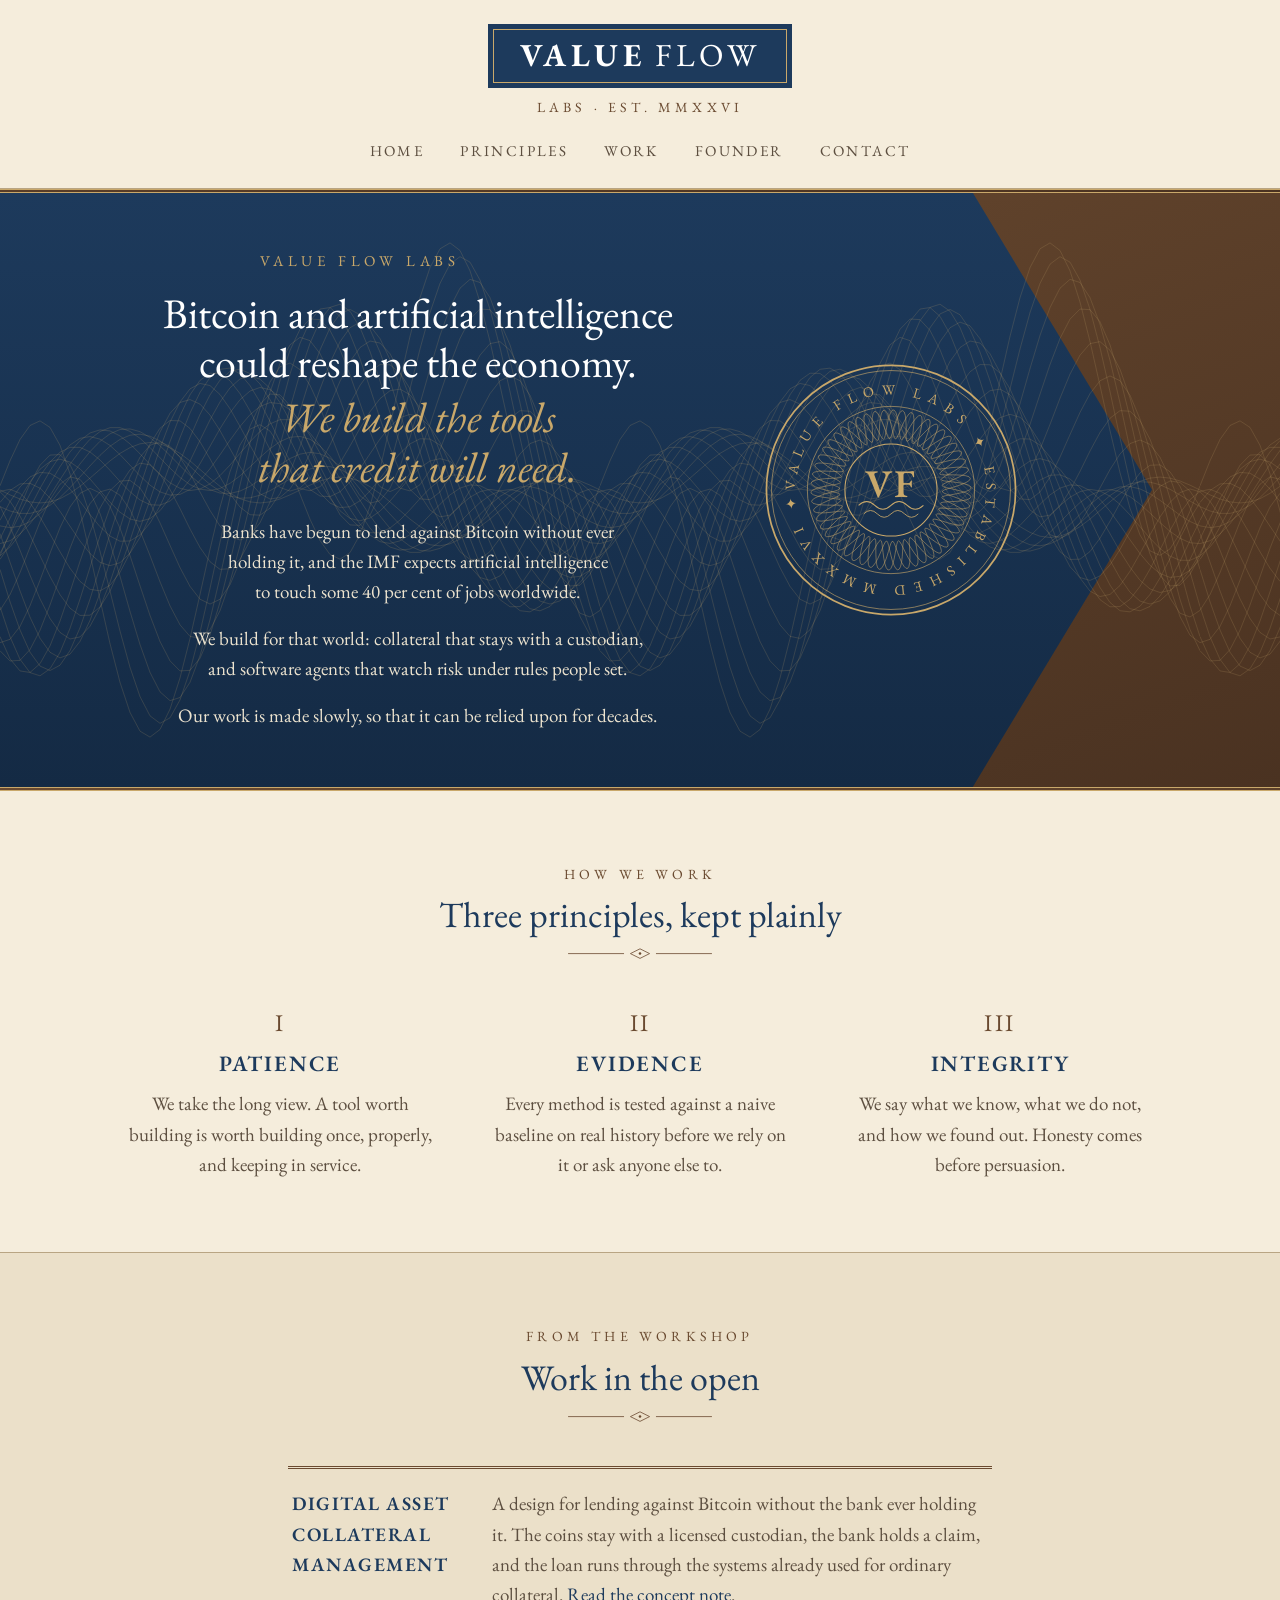
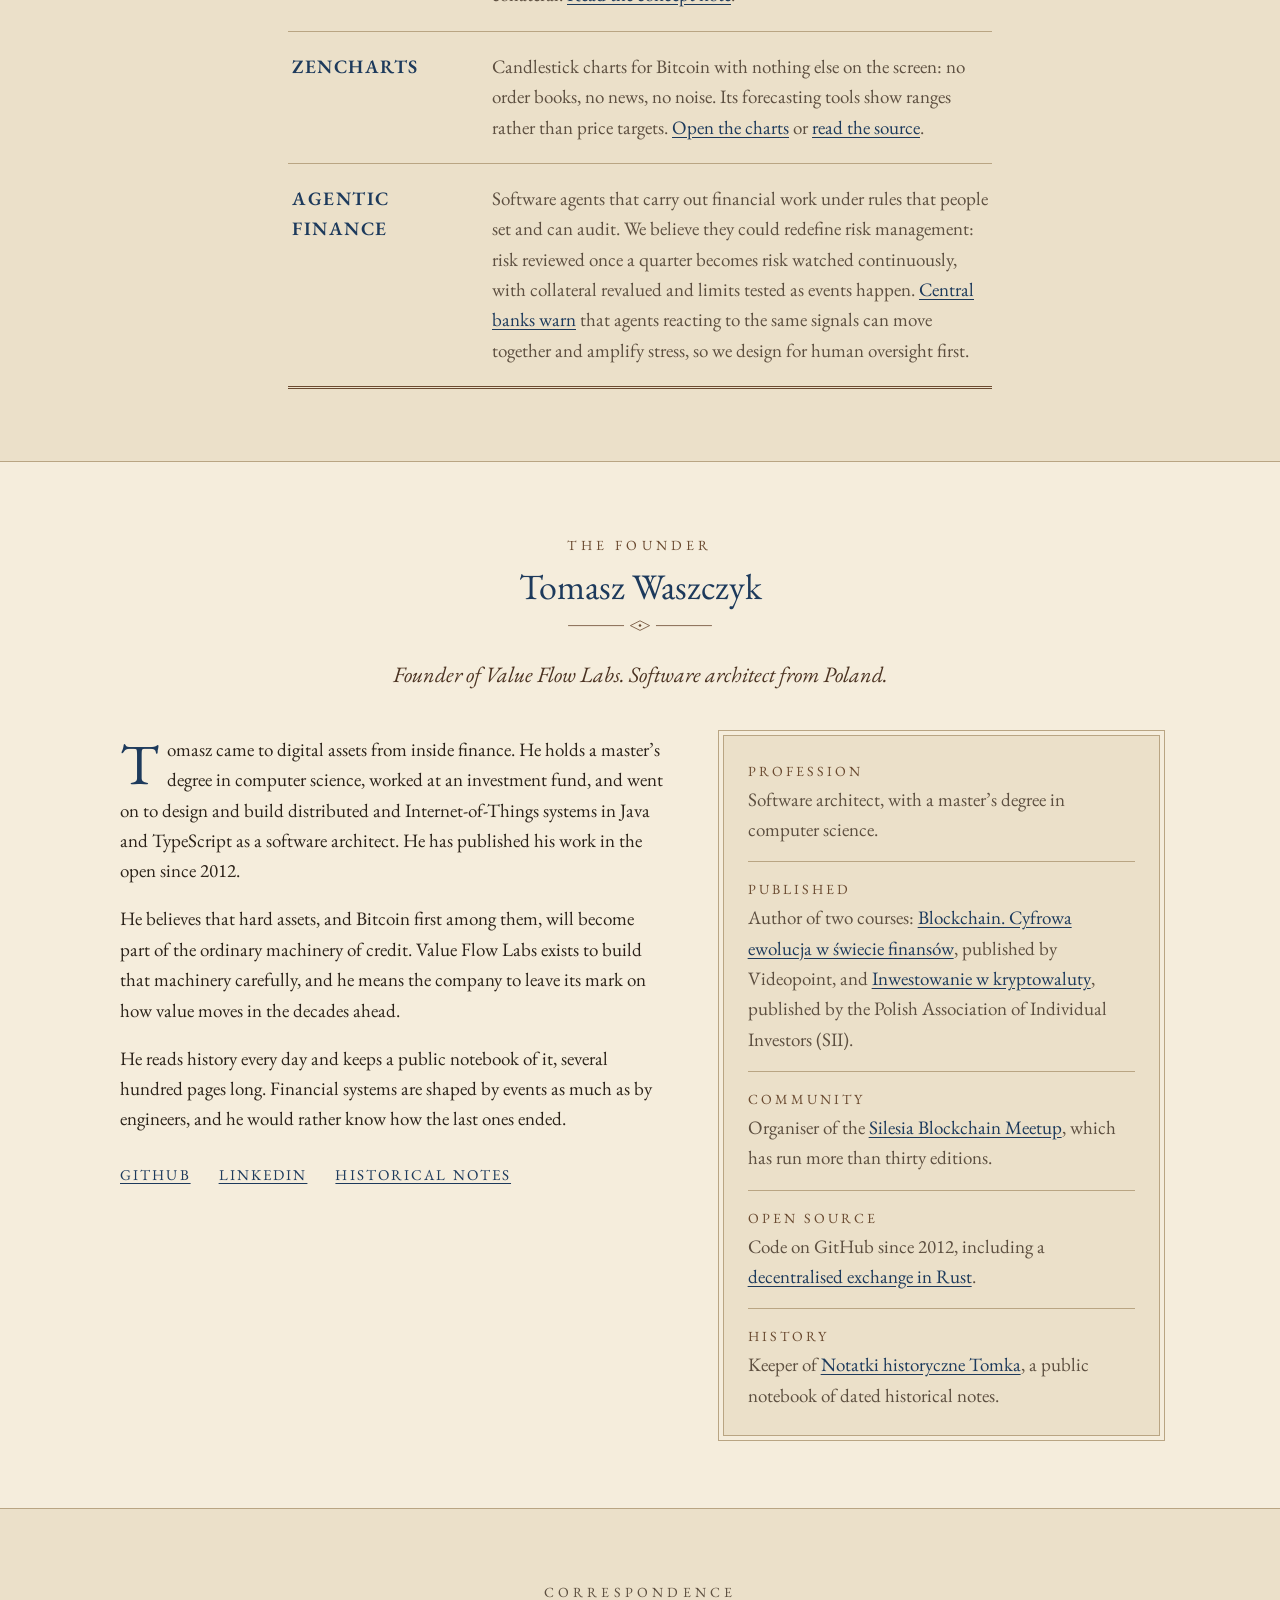
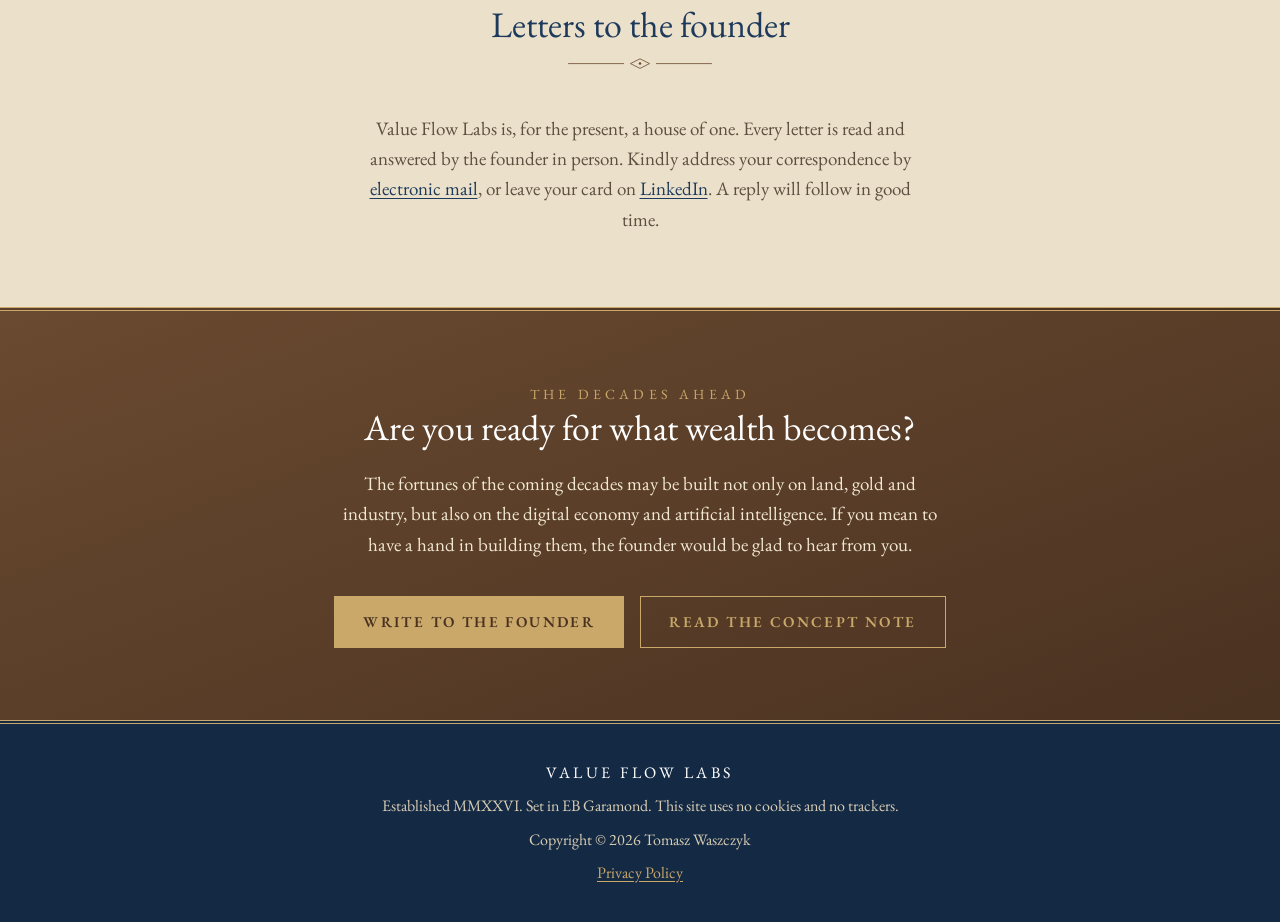
==== commit 069c71d0: "Add closing call-to-action section Co-Authored-By: Claude Fable 5.2 <noreply@anthropic.com>" ====
--- a/index.html
+++ b/index.html
@@ -8,7 +8,7 @@
   <meta name="theme-color" content="#1d3a5c">
   <link rel="icon" href="assets/favicon.svg" type="image/svg+xml">
   <link rel="preload" href="assets/fonts/eb-garamond-latin-wght-normal.woff2" as="font" type="font/woff2" crossorigin>
-  <link rel="stylesheet" href="style.css?v=9">
+  <link rel="stylesheet" href="style.css?v=10">
   <script src="script.js?v=4" defer></script>
 </head>
 <body>
@@ -188,6 +188,17 @@
         <p>Value Flow Labs is, for the present, a house of one. Every letter is read and answered by the founder in person. Kindly address your correspondence by <a href="mailto:tomasz_waszczyk@icloud.com">electronic mail</a>, or leave your card on <a href="https://www.linkedin.com/in/tomaszwaszczyk">LinkedIn</a>. A reply will follow in good time.</p>
       </div>
     </section>
+    <section class="closing" id="future" aria-labelledby="future-title">
+      <div class="wrap">
+        <p class="kicker">The decades ahead</p>
+        <h2 id="future-title">Are you ready for what wealth becomes?</h2>
+        <p>The fortunes of the coming decades may be built not only on land, gold and industry, but also on the digital economy and artificial intelligence. If you mean to have a hand in building them, the founder would be glad to hear from you.</p>
+        <p class="actions">
+          <a class="button" href="mailto:tomasz_waszczyk@icloud.com">Write to the founder</a>
+          <a class="button button-quiet" href="https://github.com/TomaszWaszczyk/digital-asset-collateral-management-system">Read the concept note</a>
+        </p>
+      </div>
+    </section>
   </main>
 
   <footer class="colophon">
--- a/style.css
+++ b/style.css
@@ -467,6 +467,52 @@
   color: var(--ink-soft);
 }
 
+/* ---------- Closing call ---------- */
+
+.closing {
+  background: linear-gradient(160deg, var(--brown) 0%, var(--brown-deep) 100%);
+  color: #f1e7d2;
+  text-align: center;
+  padding: 4.5rem 0;
+  border-top: 4px double var(--brass);
+}
+.closing .kicker { color: var(--brass); }
+.closing h2 {
+  color: #fff;
+  margin-bottom: 1.25rem;
+}
+.closing p {
+  max-width: 38rem;
+  margin: 0 auto;
+  text-wrap: pretty;
+}
+.closing .actions {
+  max-width: none;
+  margin-top: 2.25rem;
+  display: flex;
+  flex-wrap: wrap;
+  justify-content: center;
+  gap: 1rem;
+}
+
+.button {
+  display: inline-block;
+  padding: 0.8rem 1.75rem;
+  background: var(--brass);
+  border: 1px solid var(--brass);
+  color: var(--brown-deep);
+  font-size: 0.9375rem;
+  font-weight: 600;
+  letter-spacing: 0.16em;
+  text-transform: uppercase;
+  text-decoration: none;
+  transition: background-color 0.2s ease, color 0.2s ease;
+}
+.button:hover { background: #fff; border-color: #fff; color: var(--brown-deep); }
+.button-quiet { background: transparent; color: var(--brass); }
+.button-quiet:hover { background: var(--brass); border-color: var(--brass); color: var(--brown-deep); }
+.button:focus-visible { outline: 2px solid #fff; outline-offset: 3px; }
+
 /* ---------- Footer ---------- */
 
 .colophon {
@@ -528,6 +574,9 @@
   .section { padding: 3.25rem 0; }
   h2 { font-size: 1.875rem; }
   .page-title { font-size: 2rem; }
+  .closing { padding: 3.25rem 0; }
+  .closing .actions { flex-direction: column; align-items: center; }
+  .button { width: 100%; max-width: 20rem; }
 
   .principles { grid-template-columns: minmax(0, 1fr); gap: 2rem; }
   .lead { font-size: 1.25rem; margin-bottom: 2rem; }
@@ -551,7 +600,8 @@
 }
 
 @media print {
-  .hero, .hero::before, .colophon { background: none; color: var(--ink); }
+  .hero, .hero::before, .colophon, .closing { background: none; color: var(--ink); }
+  .closing h2 { color: var(--ink); }
   .waves { display: none; }
   .hero p { color: var(--ink); }
   .nav { display: none; }
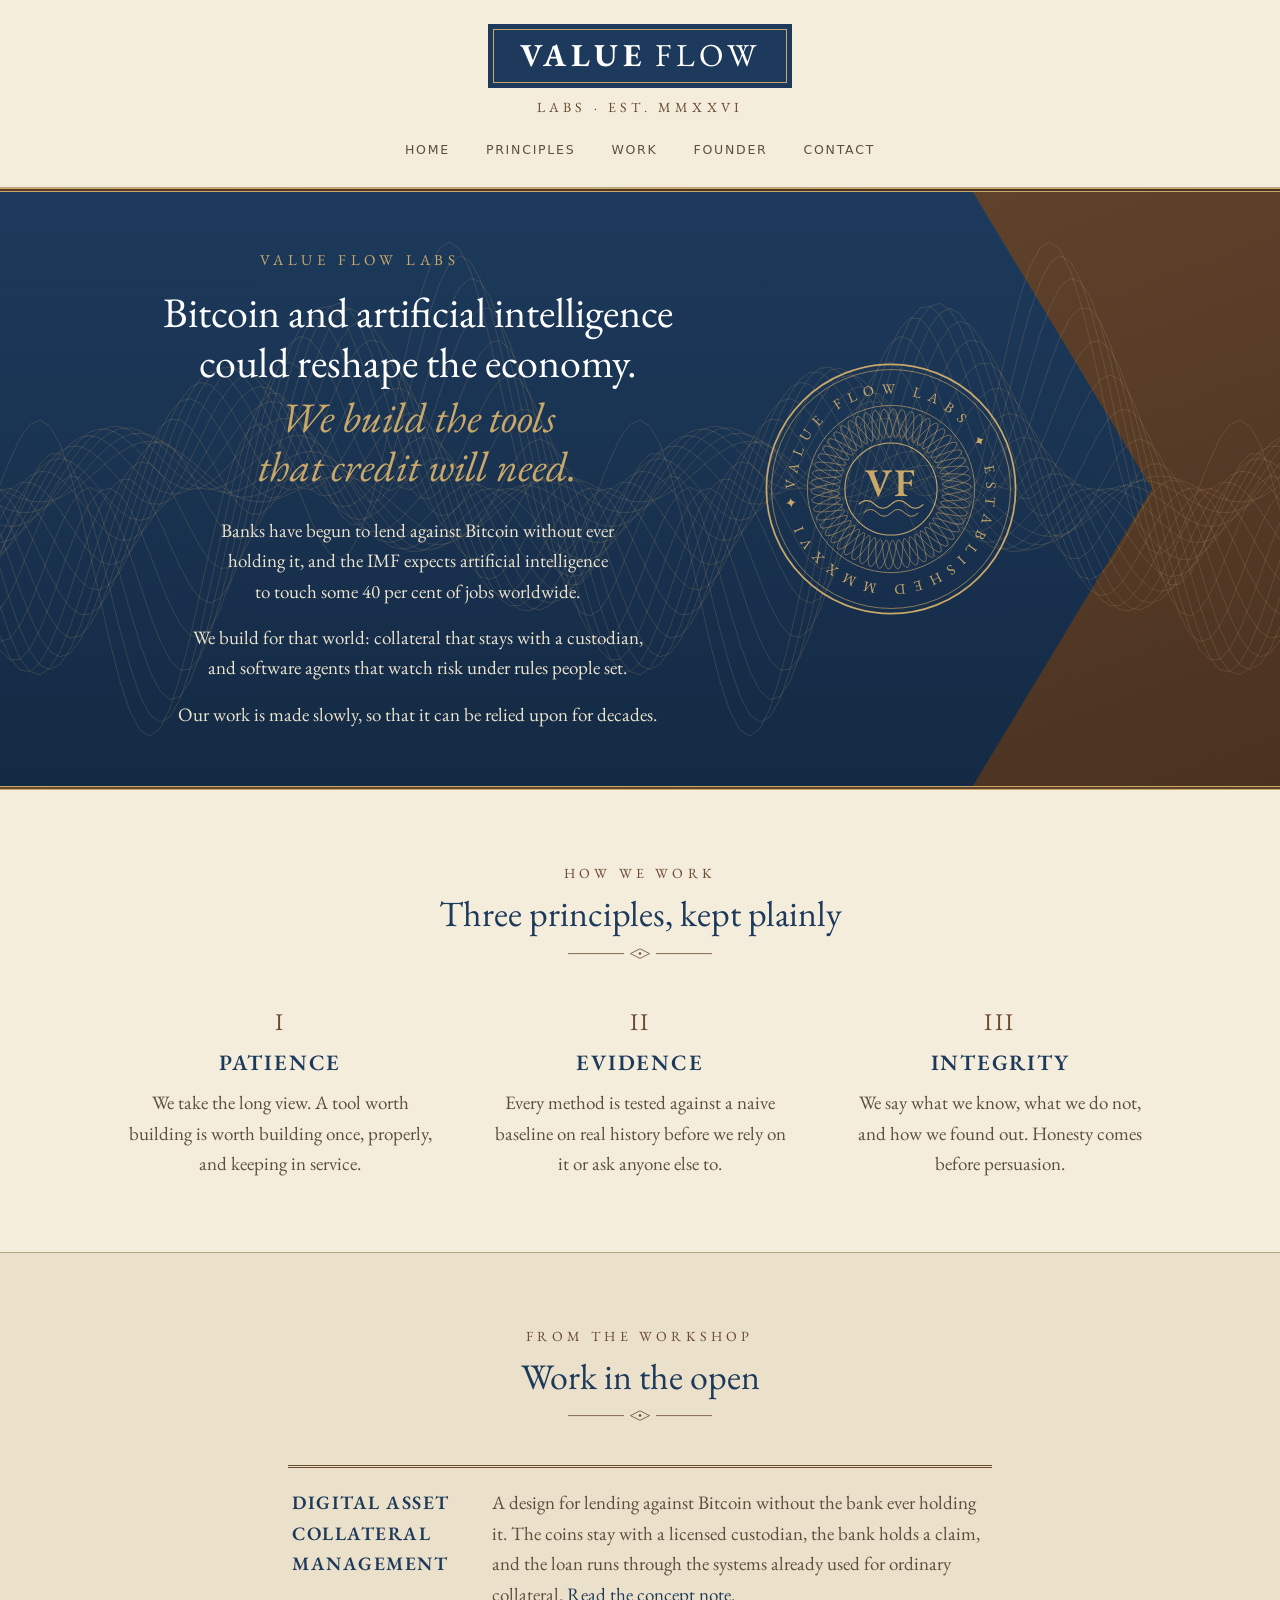
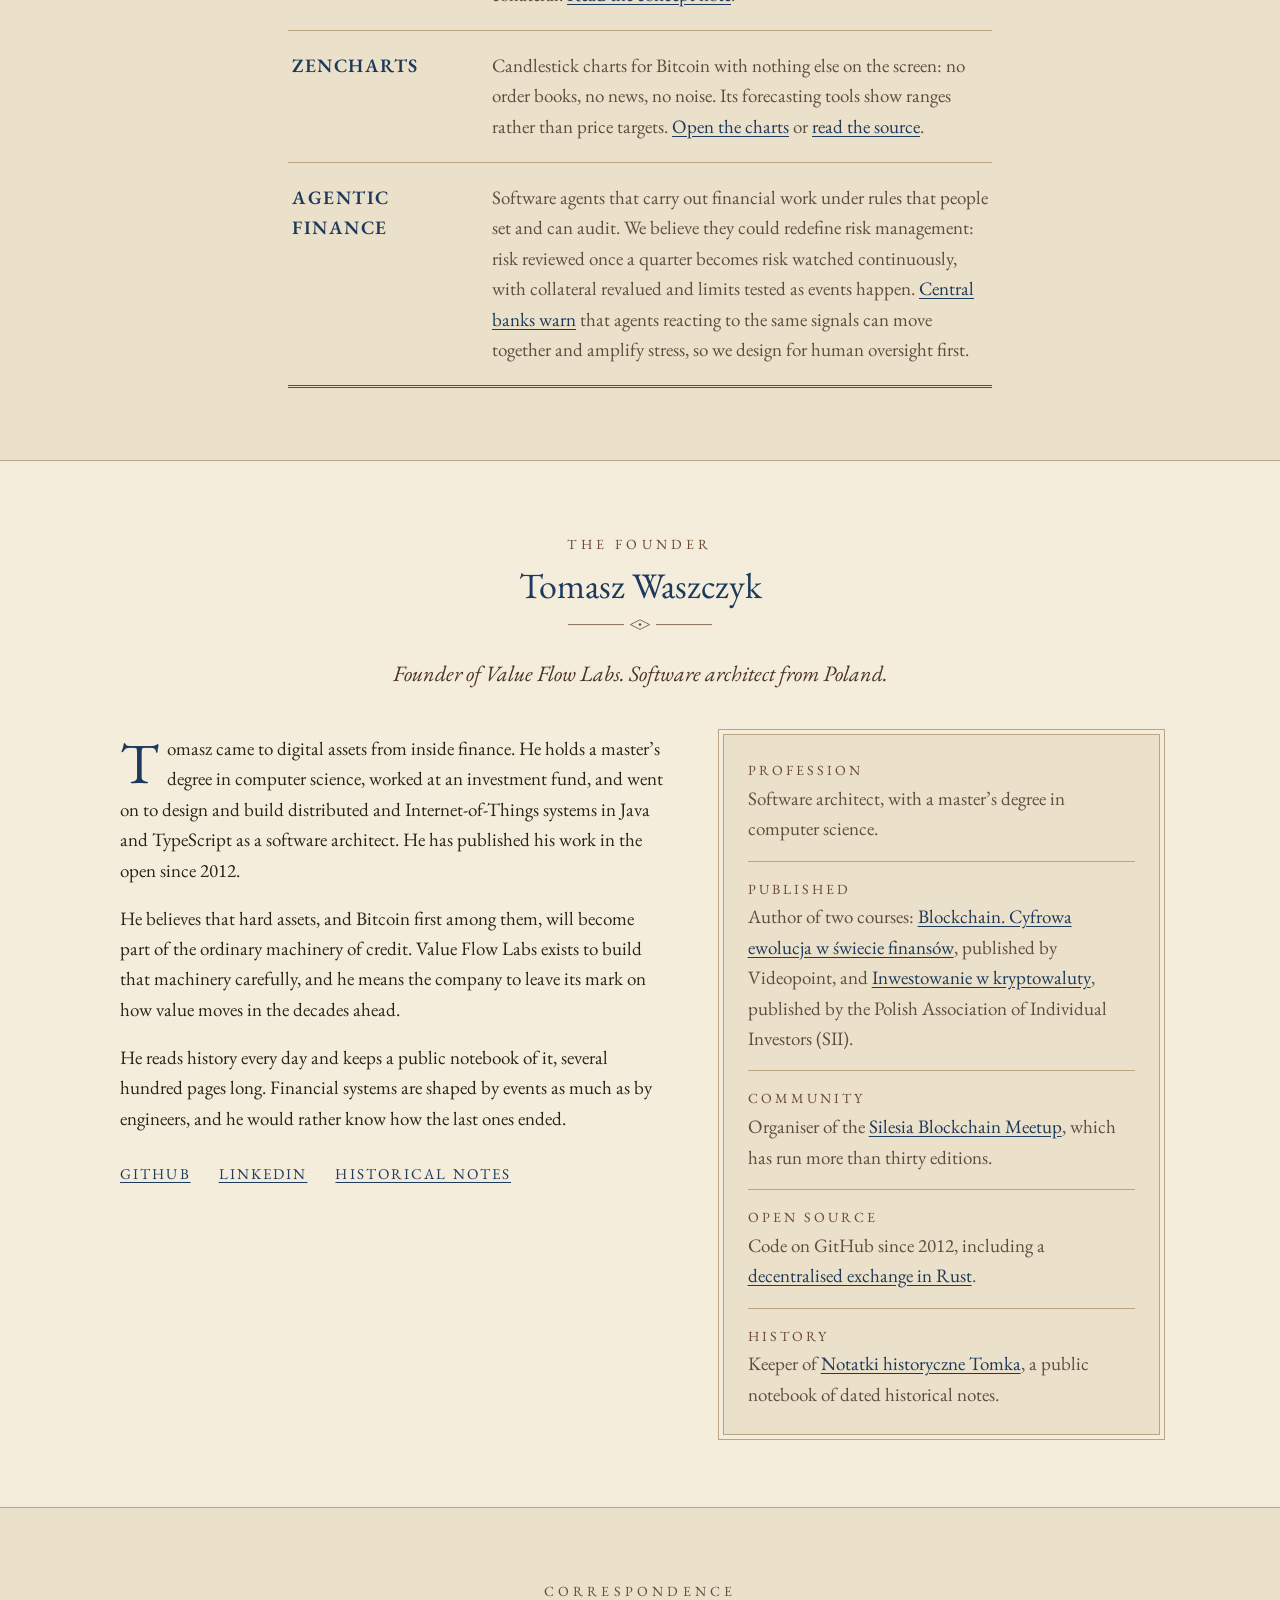
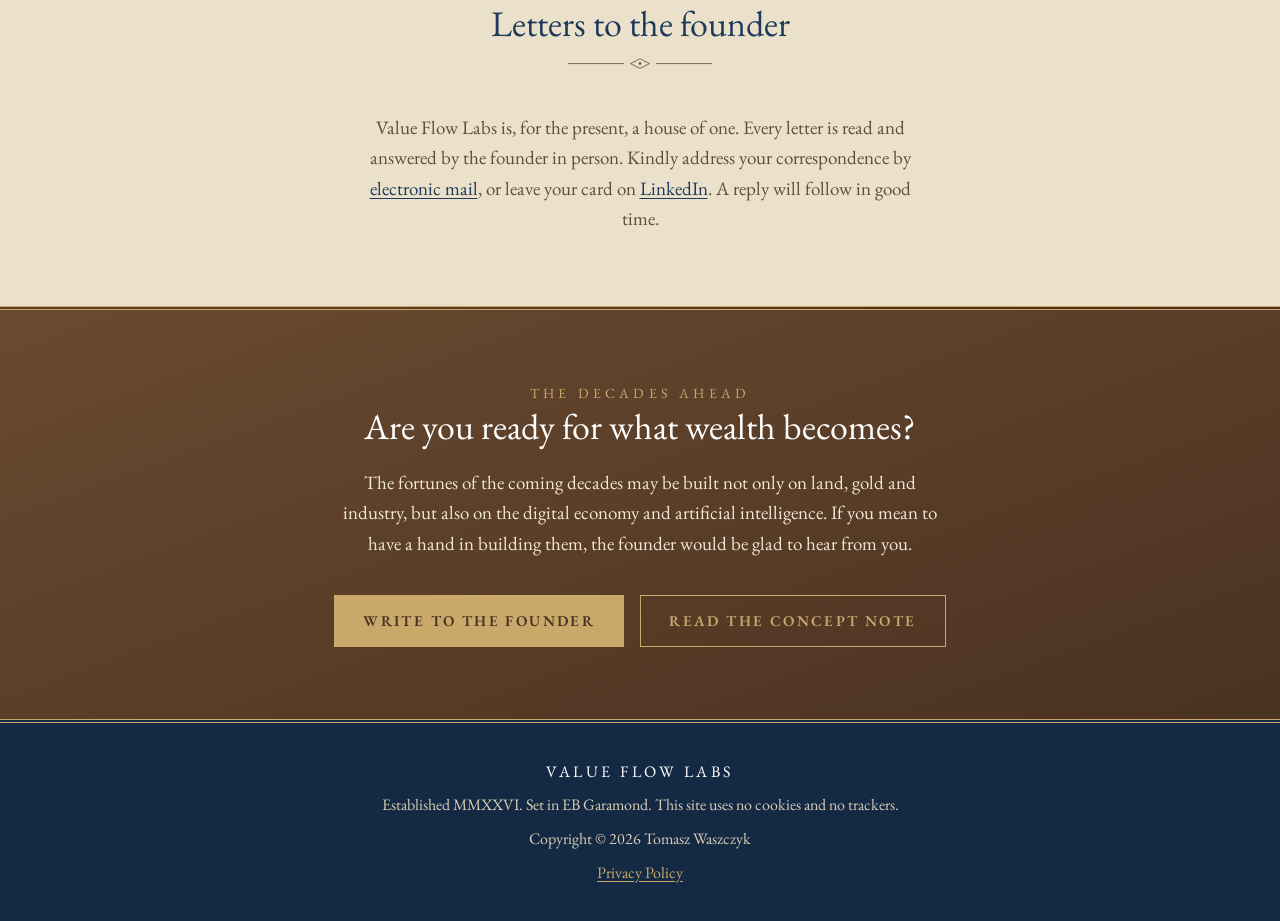
==== commit 4c88897d: "Set the menu in Inter Co-Authored-By: Claude Fable 5.2 <noreply@anthropic.com>" ====
--- a/index.html
+++ b/index.html
@@ -8,7 +8,7 @@
   <meta name="theme-color" content="#1d3a5c">
   <link rel="icon" href="assets/favicon.svg" type="image/svg+xml">
   <link rel="preload" href="assets/fonts/eb-garamond-latin-wght-normal.woff2" as="font" type="font/woff2" crossorigin>
-  <link rel="stylesheet" href="style.css?v=10">
+  <link rel="stylesheet" href="style.css?v=11">
   <script src="script.js?v=4" defer></script>
 </head>
 <body>
--- a/style.css
+++ b/style.css
@@ -39,6 +39,14 @@
   unicode-range: U+0000-00FF, U+0131, U+0152-0153, U+02BB-02BC, U+02C6, U+02DA,
     U+02DC, U+0304, U+0308, U+0329, U+2000-206F, U+20AC, U+2122, U+2191, U+2193,
     U+2212, U+2215, U+FEFF, U+FFFD;
+}
+
+@font-face {
+  font-family: "Inter";
+  src: url("assets/fonts/inter-latin-500-normal.woff2") format("woff2");
+  font-weight: 500;
+  font-style: normal;
+  font-display: swap;
 }
 
 :root {
@@ -54,6 +62,8 @@
   --rule: #b9a583;
   --serif: "EB Garamond", "Iowan Old Style", "Palatino Linotype", Palatino,
     "Book Antiqua", Georgia, serif;
+  --sans: "Inter", system-ui, -apple-system, "Segoe UI", Roboto, "Helvetica Neue",
+    Arial, sans-serif;
 }
 
 * { box-sizing: border-box; }
@@ -148,10 +158,12 @@
 .nav a {
   color: var(--ink-soft);
   text-decoration: none;
-  text-transform: uppercase;
-  letter-spacing: 0.16em;
-  font-size: 0.9375rem;
-  padding: 0.25rem 0;
+  font-family: var(--sans);
+  font-weight: 500;
+  text-transform: uppercase;
+  letter-spacing: 0.14em;
+  font-size: 0.78125rem;
+  padding: 0.35rem 0;
   border-bottom: 1px solid transparent;
 }
 .nav a:hover { color: var(--brown-deep); border-bottom-color: var(--brown); }
@@ -591,7 +603,7 @@
   .plate span { font-size: 1.3rem; letter-spacing: 0.1em; padding: 0.4rem 0.8rem 0.45rem; }
   .masthead .est { letter-spacing: 0.22em; }
   .nav { gap: 0 1.1rem; }
-  .nav a { font-size: 0.875rem; letter-spacing: 0.12em; }
+  .nav a { font-size: 0.75rem; letter-spacing: 0.1em; }
   .kicker, .hero-kicker { letter-spacing: 0.22em; }
 }
 
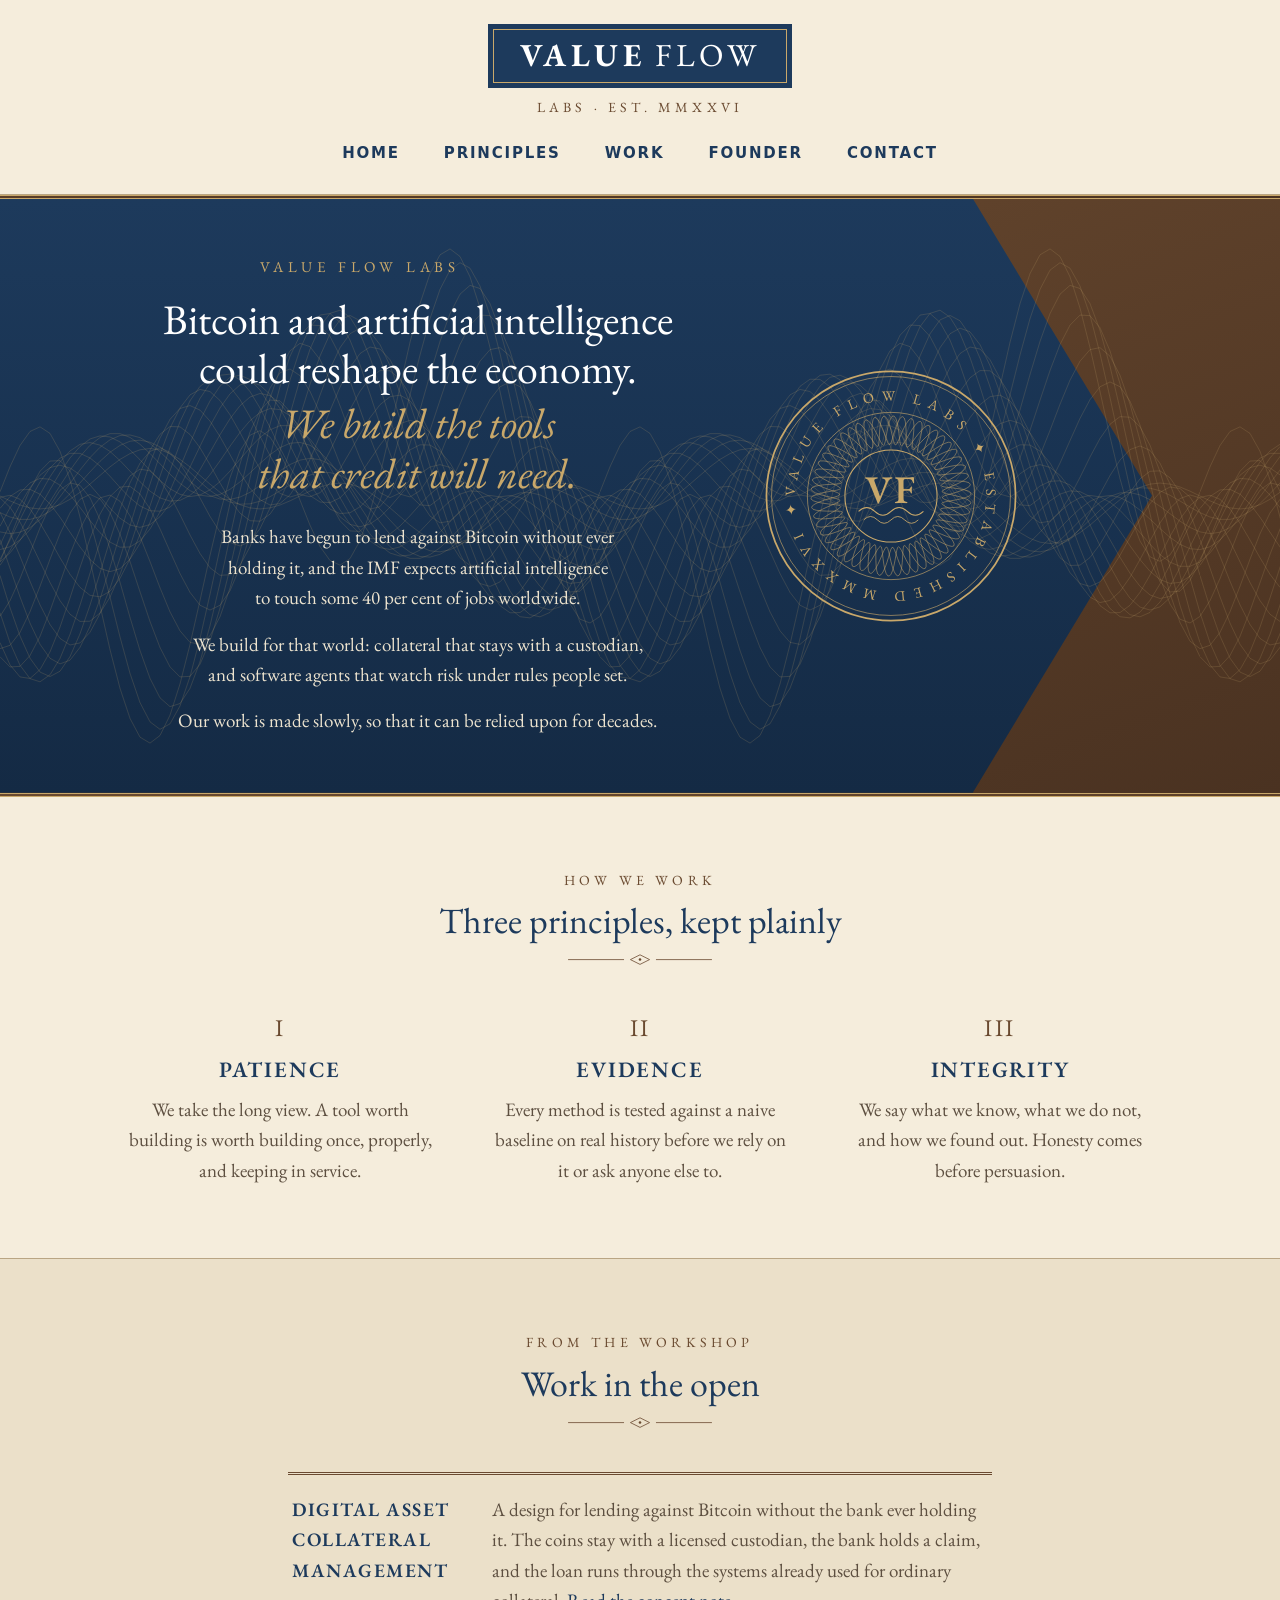
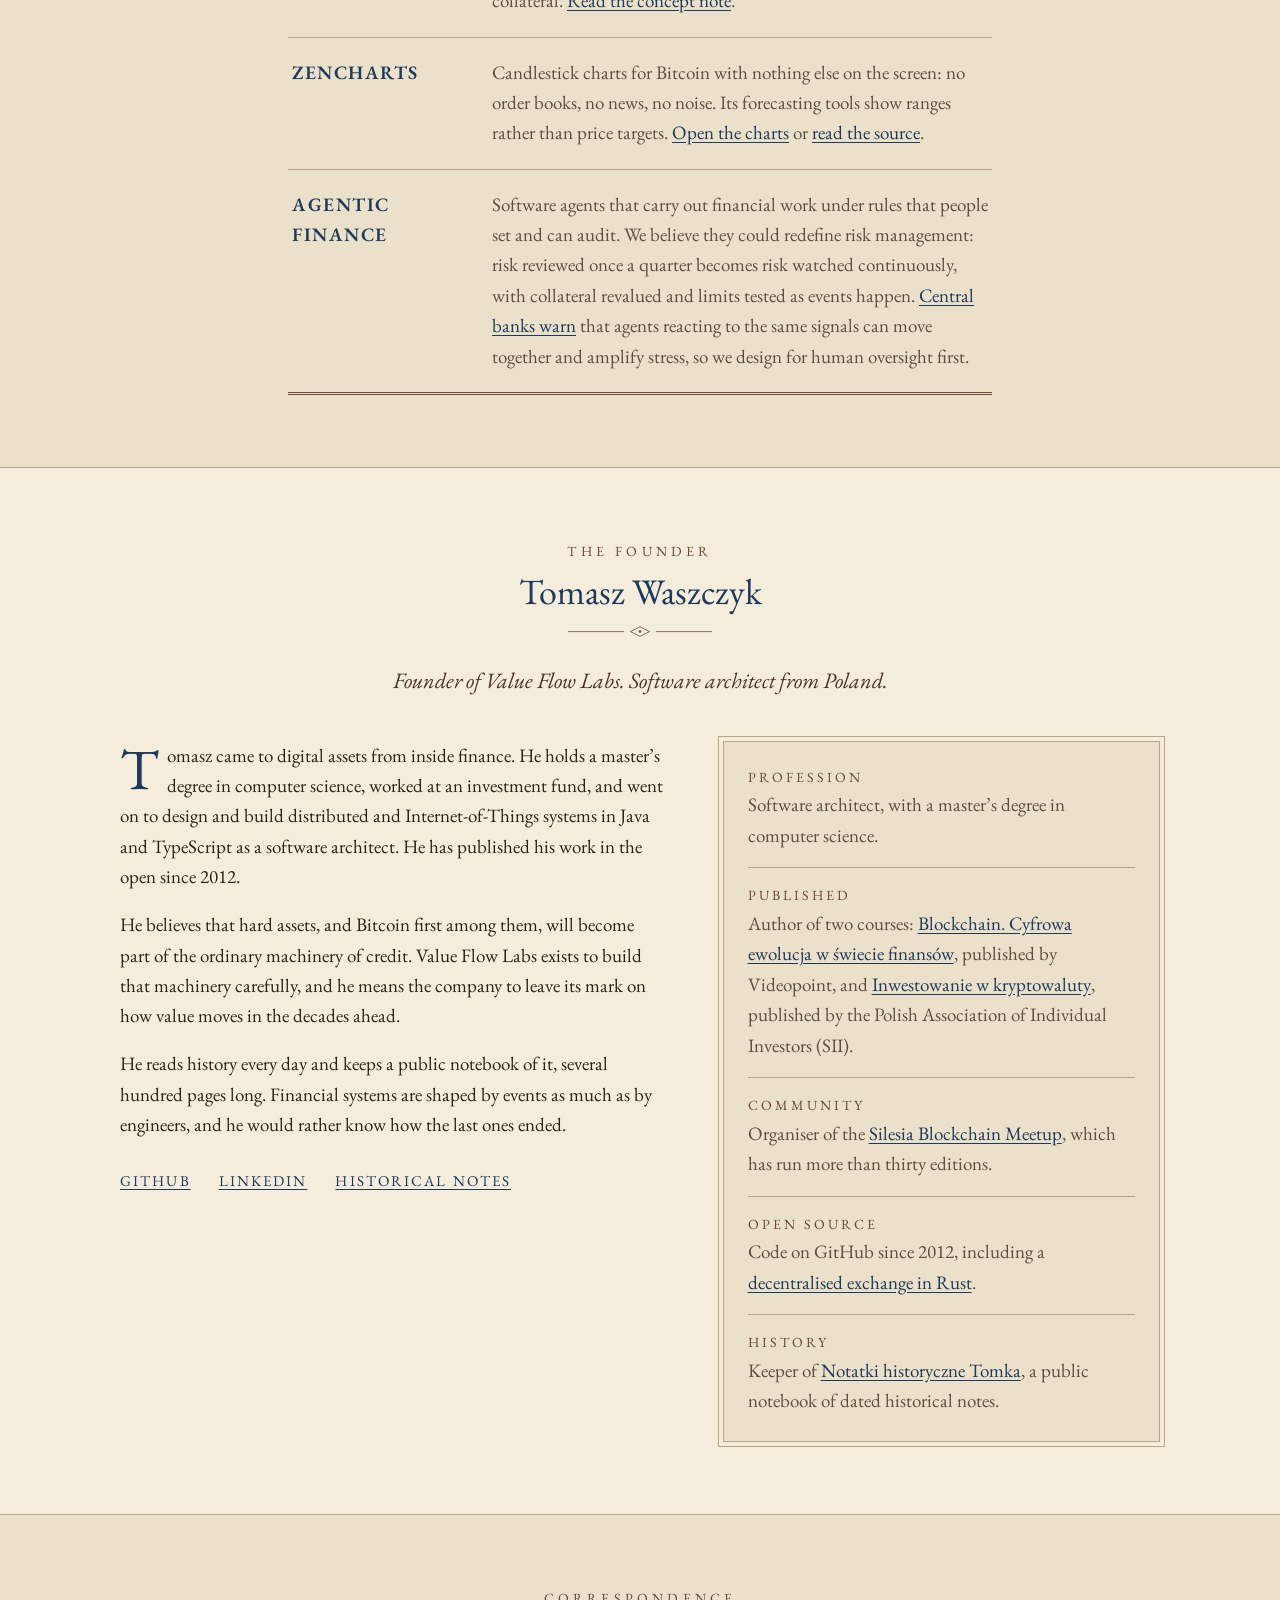
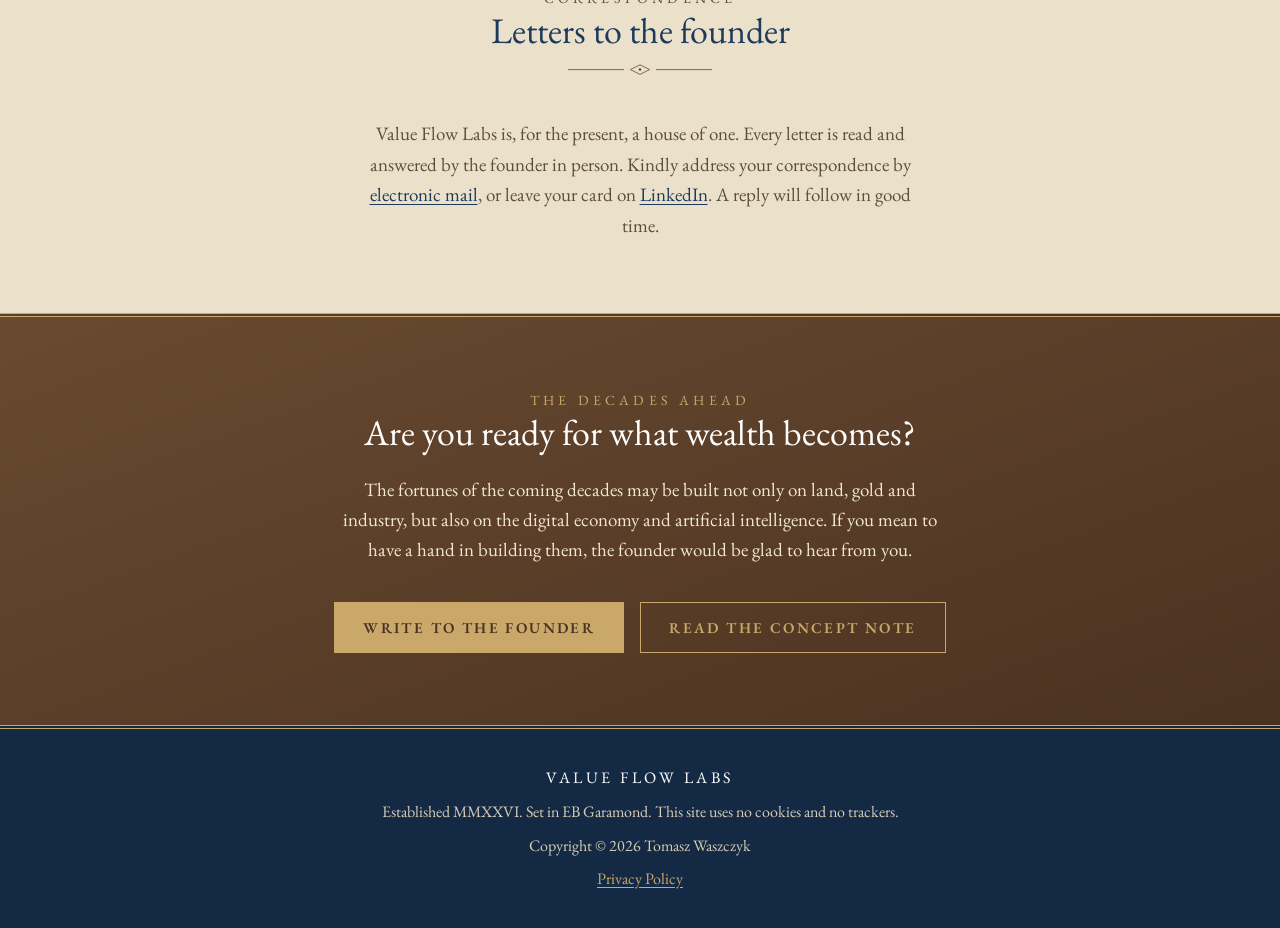
==== commit 3a943a37: "Make the menu larger, bolder and blue Co-Authored-By: Claude Fable 5.2 <noreply@anthropic.com>" ====
--- a/index.html
+++ b/index.html
@@ -8,7 +8,7 @@
   <meta name="theme-color" content="#1d3a5c">
   <link rel="icon" href="assets/favicon.svg" type="image/svg+xml">
   <link rel="preload" href="assets/fonts/eb-garamond-latin-wght-normal.woff2" as="font" type="font/woff2" crossorigin>
-  <link rel="stylesheet" href="style.css?v=11">
+  <link rel="stylesheet" href="style.css?v=12">
   <script src="script.js?v=4" defer></script>
 </head>
 <body>
--- a/style.css
+++ b/style.css
@@ -43,8 +43,8 @@
 
 @font-face {
   font-family: "Inter";
-  src: url("assets/fonts/inter-latin-500-normal.woff2") format("woff2");
-  font-weight: 500;
+  src: url("assets/fonts/inter-latin-600-normal.woff2") format("woff2");
+  font-weight: 600;
   font-style: normal;
   font-display: swap;
 }
@@ -153,20 +153,21 @@
   display: flex;
   flex-wrap: wrap;
   justify-content: center;
-  gap: 0.25rem 2.25rem;
+  gap: 0.25rem 2.75rem;
 }
 .nav a {
-  color: var(--ink-soft);
+  color: var(--blue);
   text-decoration: none;
   font-family: var(--sans);
-  font-weight: 500;
-  text-transform: uppercase;
-  letter-spacing: 0.14em;
-  font-size: 0.78125rem;
-  padding: 0.35rem 0;
-  border-bottom: 1px solid transparent;
-}
-.nav a:hover { color: var(--brown-deep); border-bottom-color: var(--brown); }
+  font-weight: 600;
+  text-transform: uppercase;
+  letter-spacing: 0.12em;
+  font-size: 0.9375rem;
+  padding: 0.4rem 0;
+  border-bottom: 2px solid transparent;
+  transition: color 0.2s ease, border-color 0.2s ease;
+}
+.nav a:hover { color: var(--brown); border-bottom-color: var(--brass); }
 
 /* ---------- Hero ---------- */
 
@@ -578,7 +579,7 @@
   .masthead { padding: 1.25rem 1rem 0.75rem; }
   .plate span { font-size: 1.5rem; padding: 0.45rem 1.1rem 0.5rem; }
   .nav { margin-top: 0.5rem; gap: 0 1.5rem; }
-  .nav a { padding: 0.7rem 0; }
+  .nav a { padding: 0.65rem 0; font-size: 0.875rem; }
 
   .hero .wrap { padding-top: 2.75rem; padding-bottom: 5.5rem; }
   .seal { width: 11rem; }
@@ -603,7 +604,7 @@
   .plate span { font-size: 1.3rem; letter-spacing: 0.1em; padding: 0.4rem 0.8rem 0.45rem; }
   .masthead .est { letter-spacing: 0.22em; }
   .nav { gap: 0 1.1rem; }
-  .nav a { font-size: 0.75rem; letter-spacing: 0.1em; }
+  .nav a { font-size: 0.8125rem; letter-spacing: 0.08em; }
   .kicker, .hero-kicker { letter-spacing: 0.22em; }
 }
 
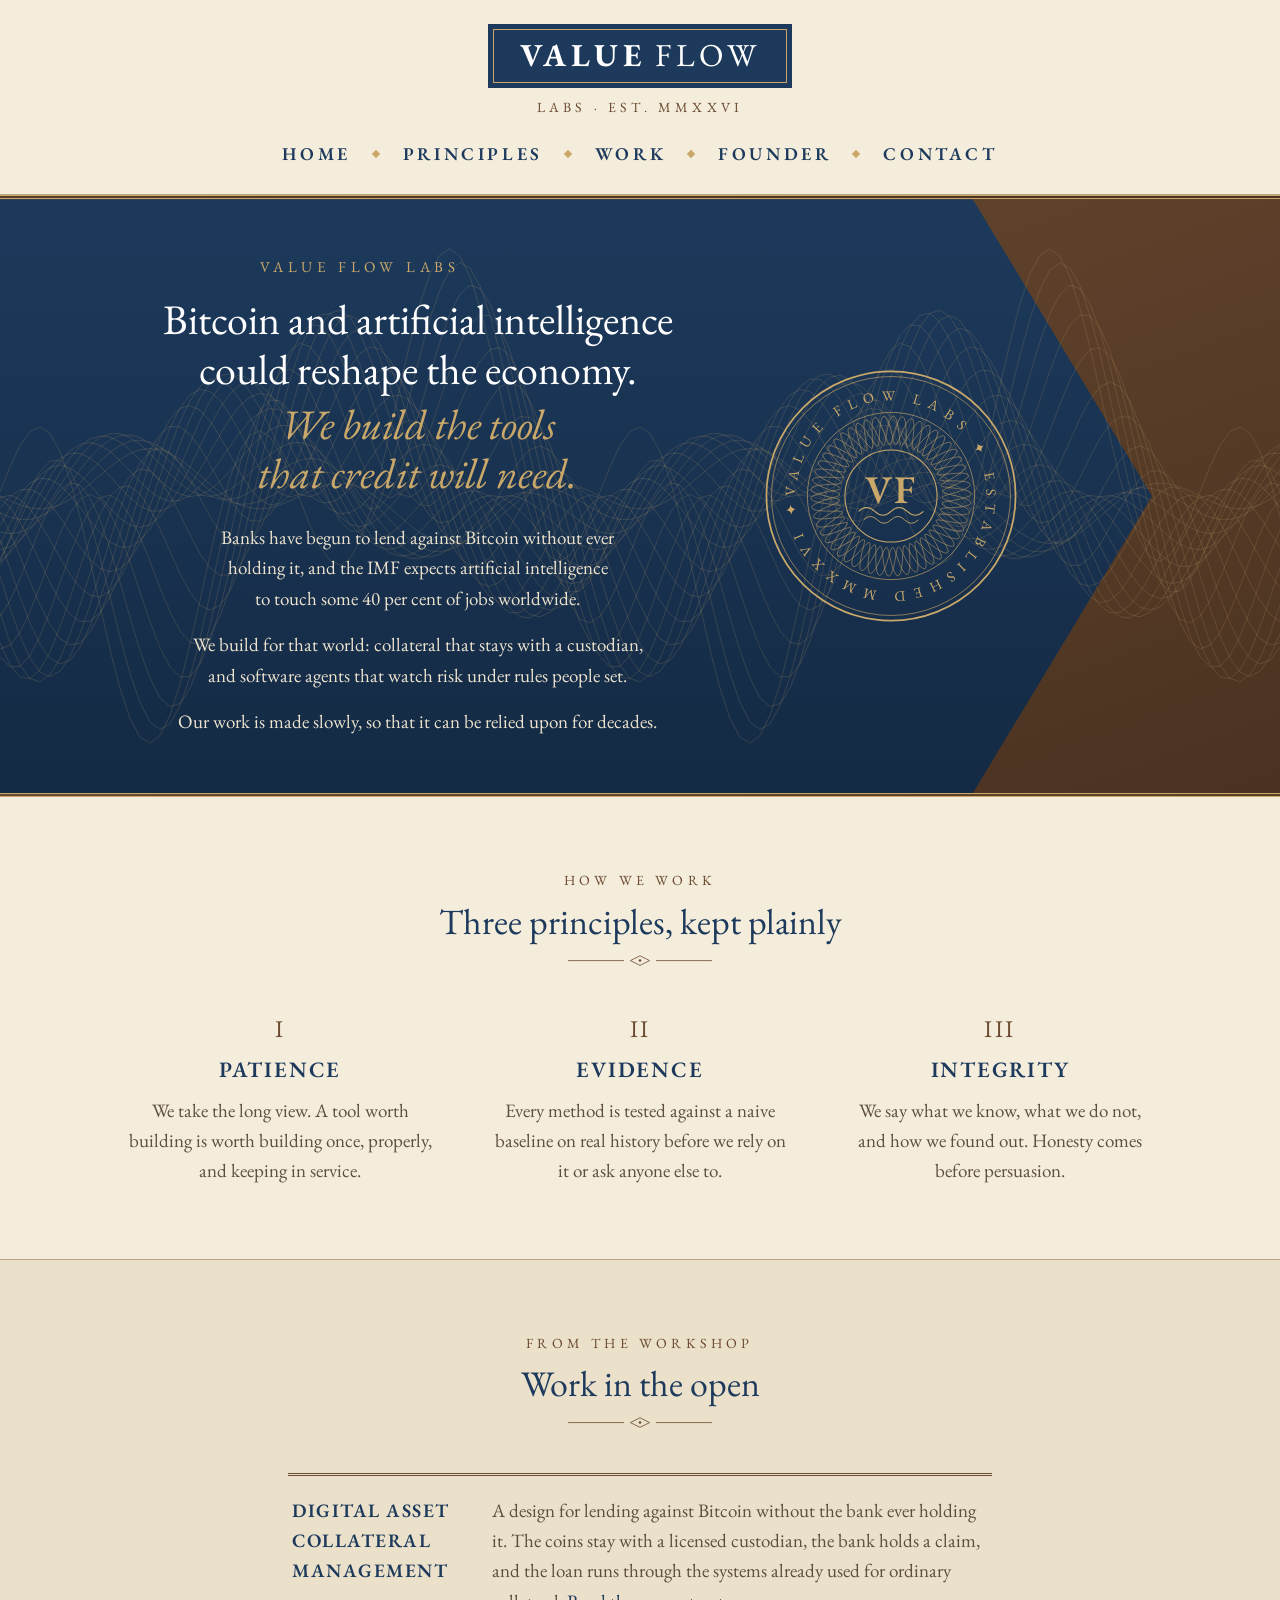
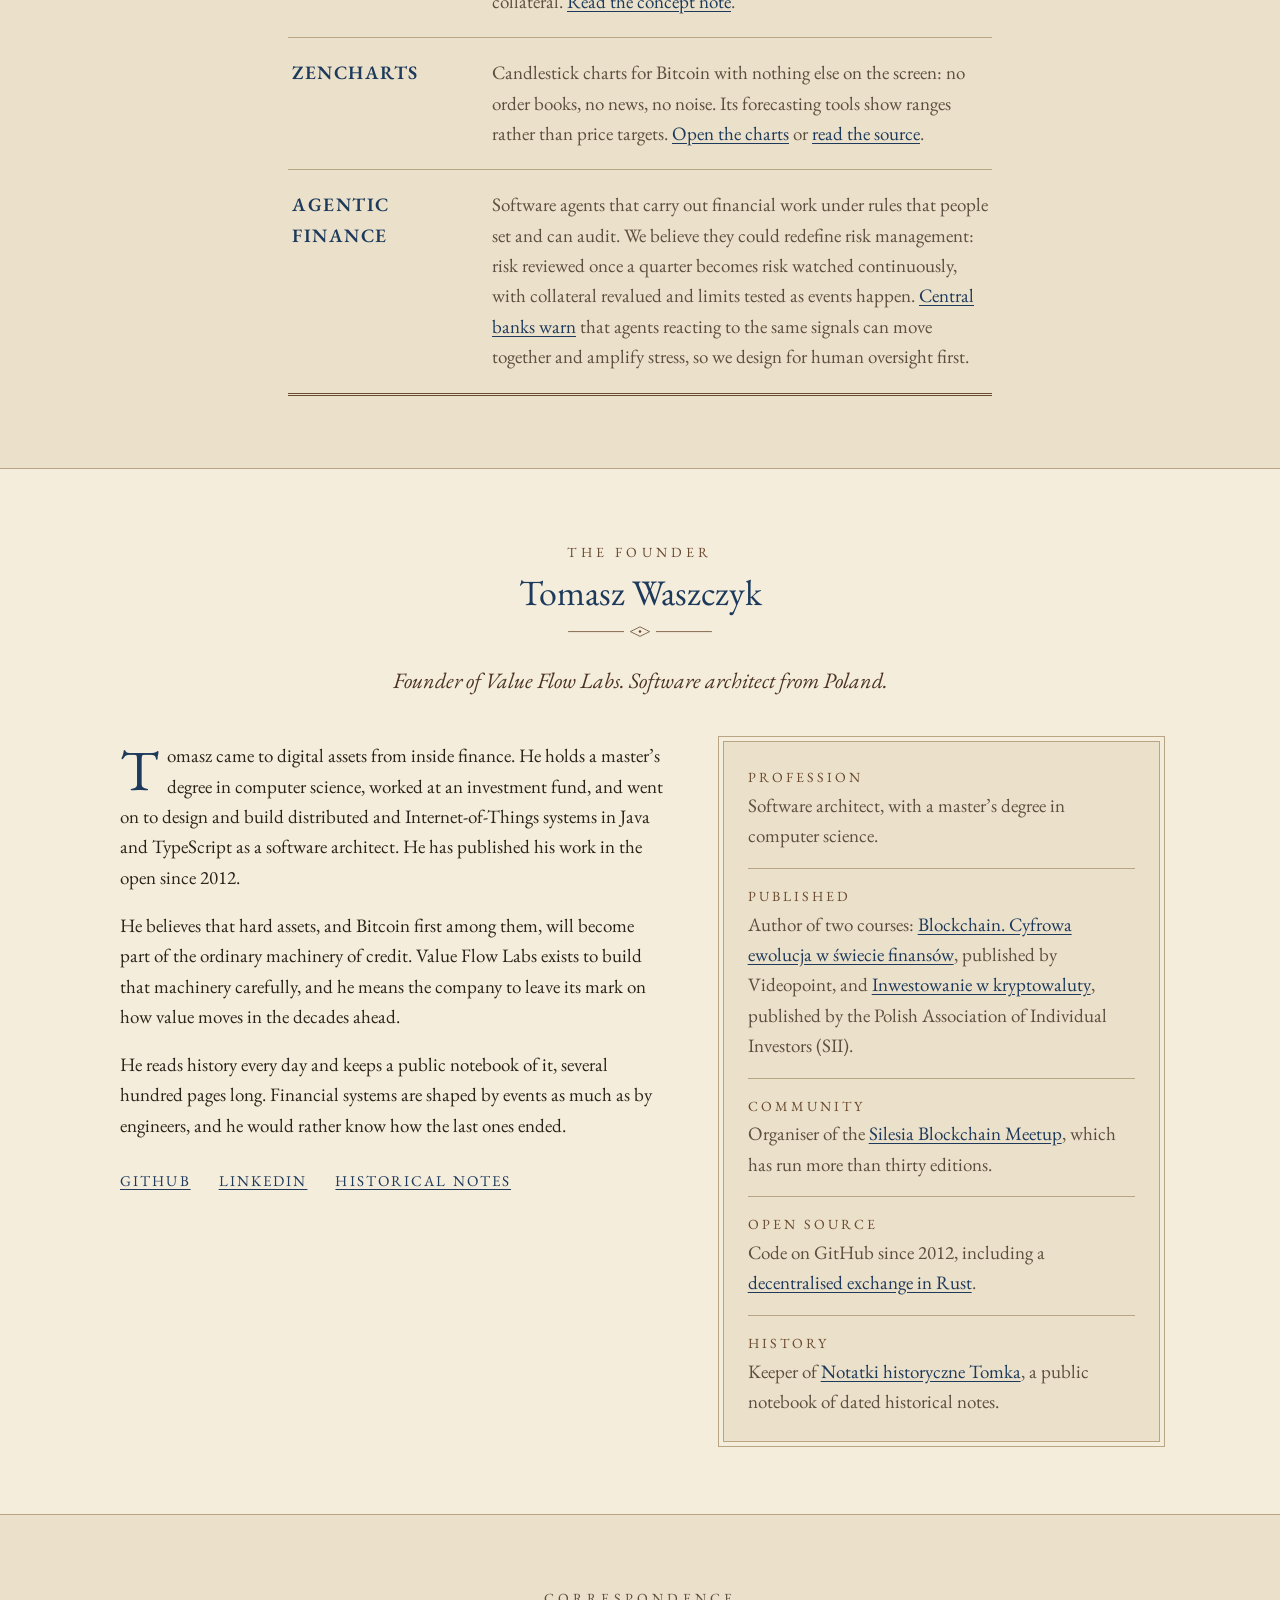
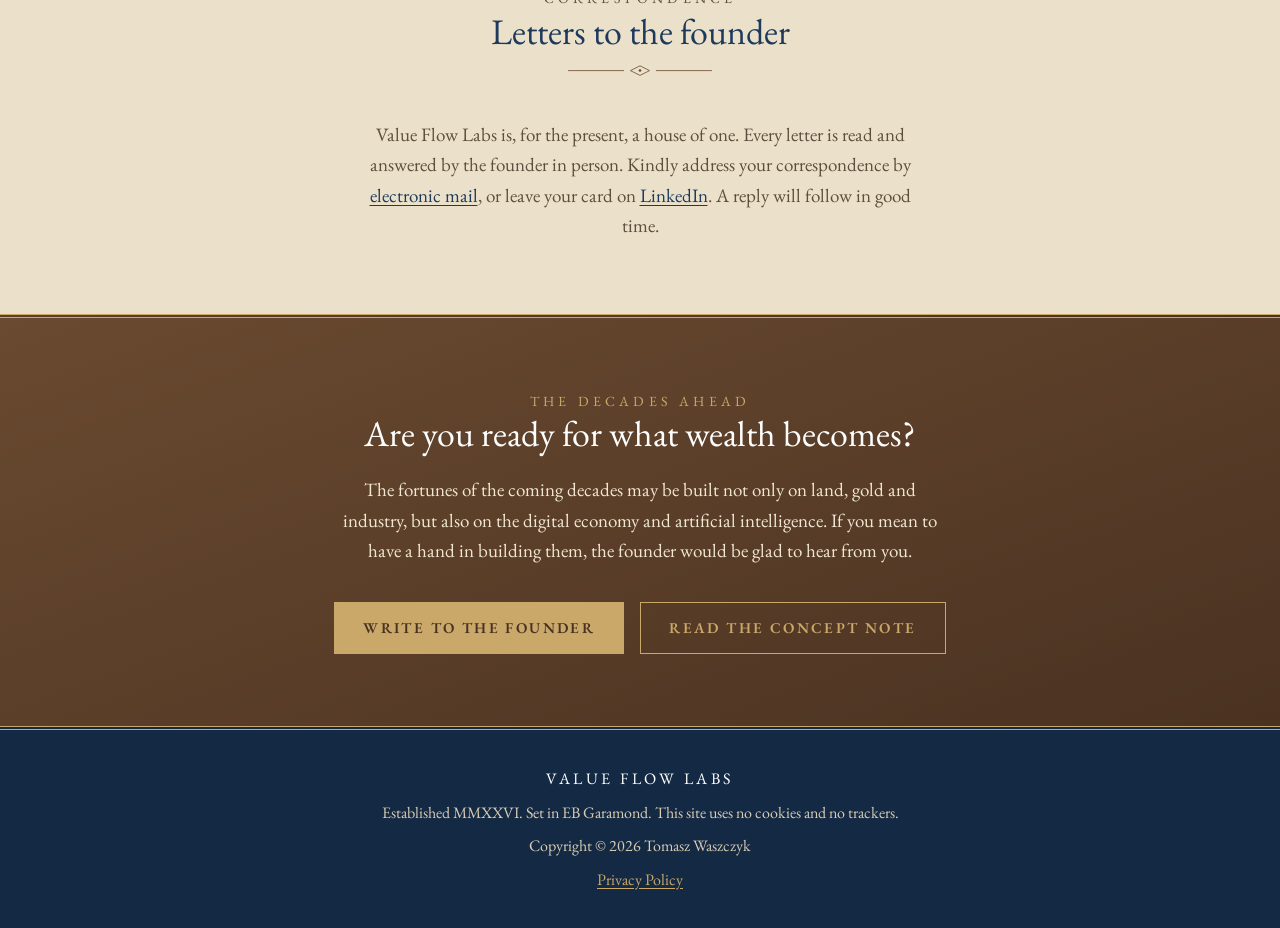
==== commit ae6c32b6: "Restyle the menu: larger serif capitals with brass lozenges Co-Authored-By: Claude Fable 5.2 <norepl" ====
--- a/index.html
+++ b/index.html
@@ -8,7 +8,7 @@
   <meta name="theme-color" content="#1d3a5c">
   <link rel="icon" href="assets/favicon.svg" type="image/svg+xml">
   <link rel="preload" href="assets/fonts/eb-garamond-latin-wght-normal.woff2" as="font" type="font/woff2" crossorigin>
-  <link rel="stylesheet" href="style.css?v=12">
+  <link rel="stylesheet" href="style.css?v=13">
   <script src="script.js?v=4" defer></script>
 </head>
 <body>
--- a/style.css
+++ b/style.css
@@ -39,14 +39,6 @@
   unicode-range: U+0000-00FF, U+0131, U+0152-0153, U+02BB-02BC, U+02C6, U+02DA,
     U+02DC, U+0304, U+0308, U+0329, U+2000-206F, U+20AC, U+2122, U+2191, U+2193,
     U+2212, U+2215, U+FEFF, U+FFFD;
-}
-
-@font-face {
-  font-family: "Inter";
-  src: url("assets/fonts/inter-latin-600-normal.woff2") format("woff2");
-  font-weight: 600;
-  font-style: normal;
-  font-display: swap;
 }
 
 :root {
@@ -62,8 +54,6 @@
   --rule: #b9a583;
   --serif: "EB Garamond", "Iowan Old Style", "Palatino Linotype", Palatino,
     "Book Antiqua", Georgia, serif;
-  --sans: "Inter", system-ui, -apple-system, "Segoe UI", Roboto, "Helvetica Neue",
-    Arial, sans-serif;
 }
 
 * { box-sizing: border-box; }
@@ -153,21 +143,33 @@
   display: flex;
   flex-wrap: wrap;
   justify-content: center;
-  gap: 0.25rem 2.75rem;
+  align-items: center;
+  gap: 0.25rem 0;
 }
 .nav a {
   color: var(--blue);
   text-decoration: none;
-  font-family: var(--sans);
   font-weight: 600;
   text-transform: uppercase;
-  letter-spacing: 0.12em;
-  font-size: 0.9375rem;
-  padding: 0.4rem 0;
-  border-bottom: 2px solid transparent;
+  letter-spacing: 0.2em;
+  font-size: 1.125rem;
+  padding: 0.3rem 0;
+  border-bottom: 1px solid transparent;
   transition: color 0.2s ease, border-color 0.2s ease;
 }
 .nav a:hover { color: var(--brown); border-bottom-color: var(--brass); }
+/* A small brass lozenge between entries, as on an old title page. */
+.nav a + a { margin-left: 3.25rem; position: relative; }
+.nav a + a::before {
+  content: "";
+  position: absolute;
+  left: -1.875rem;
+  top: 50%;
+  width: 0.375rem;
+  height: 0.375rem;
+  background: var(--brass);
+  transform: translateY(-50%) rotate(45deg);
+}
 
 /* ---------- Hero ---------- */
 
@@ -578,8 +580,10 @@
 
   .masthead { padding: 1.25rem 1rem 0.75rem; }
   .plate span { font-size: 1.5rem; padding: 0.45rem 1.1rem 0.5rem; }
-  .nav { margin-top: 0.5rem; gap: 0 1.5rem; }
-  .nav a { padding: 0.65rem 0; font-size: 0.875rem; }
+  .nav { margin-top: 0.5rem; gap: 0 1.4rem; }
+  .nav a { padding: 0.6rem 0; font-size: 1rem; letter-spacing: 0.16em; }
+  .nav a + a { margin-left: 0; }
+  .nav a + a::before { display: none; }
 
   .hero .wrap { padding-top: 2.75rem; padding-bottom: 5.5rem; }
   .seal { width: 11rem; }
@@ -604,7 +608,7 @@
   .plate span { font-size: 1.3rem; letter-spacing: 0.1em; padding: 0.4rem 0.8rem 0.45rem; }
   .masthead .est { letter-spacing: 0.22em; }
   .nav { gap: 0 1.1rem; }
-  .nav a { font-size: 0.8125rem; letter-spacing: 0.08em; }
+  .nav a { font-size: 0.9375rem; letter-spacing: 0.12em; }
   .kicker, .hero-kicker { letter-spacing: 0.22em; }
 }
 
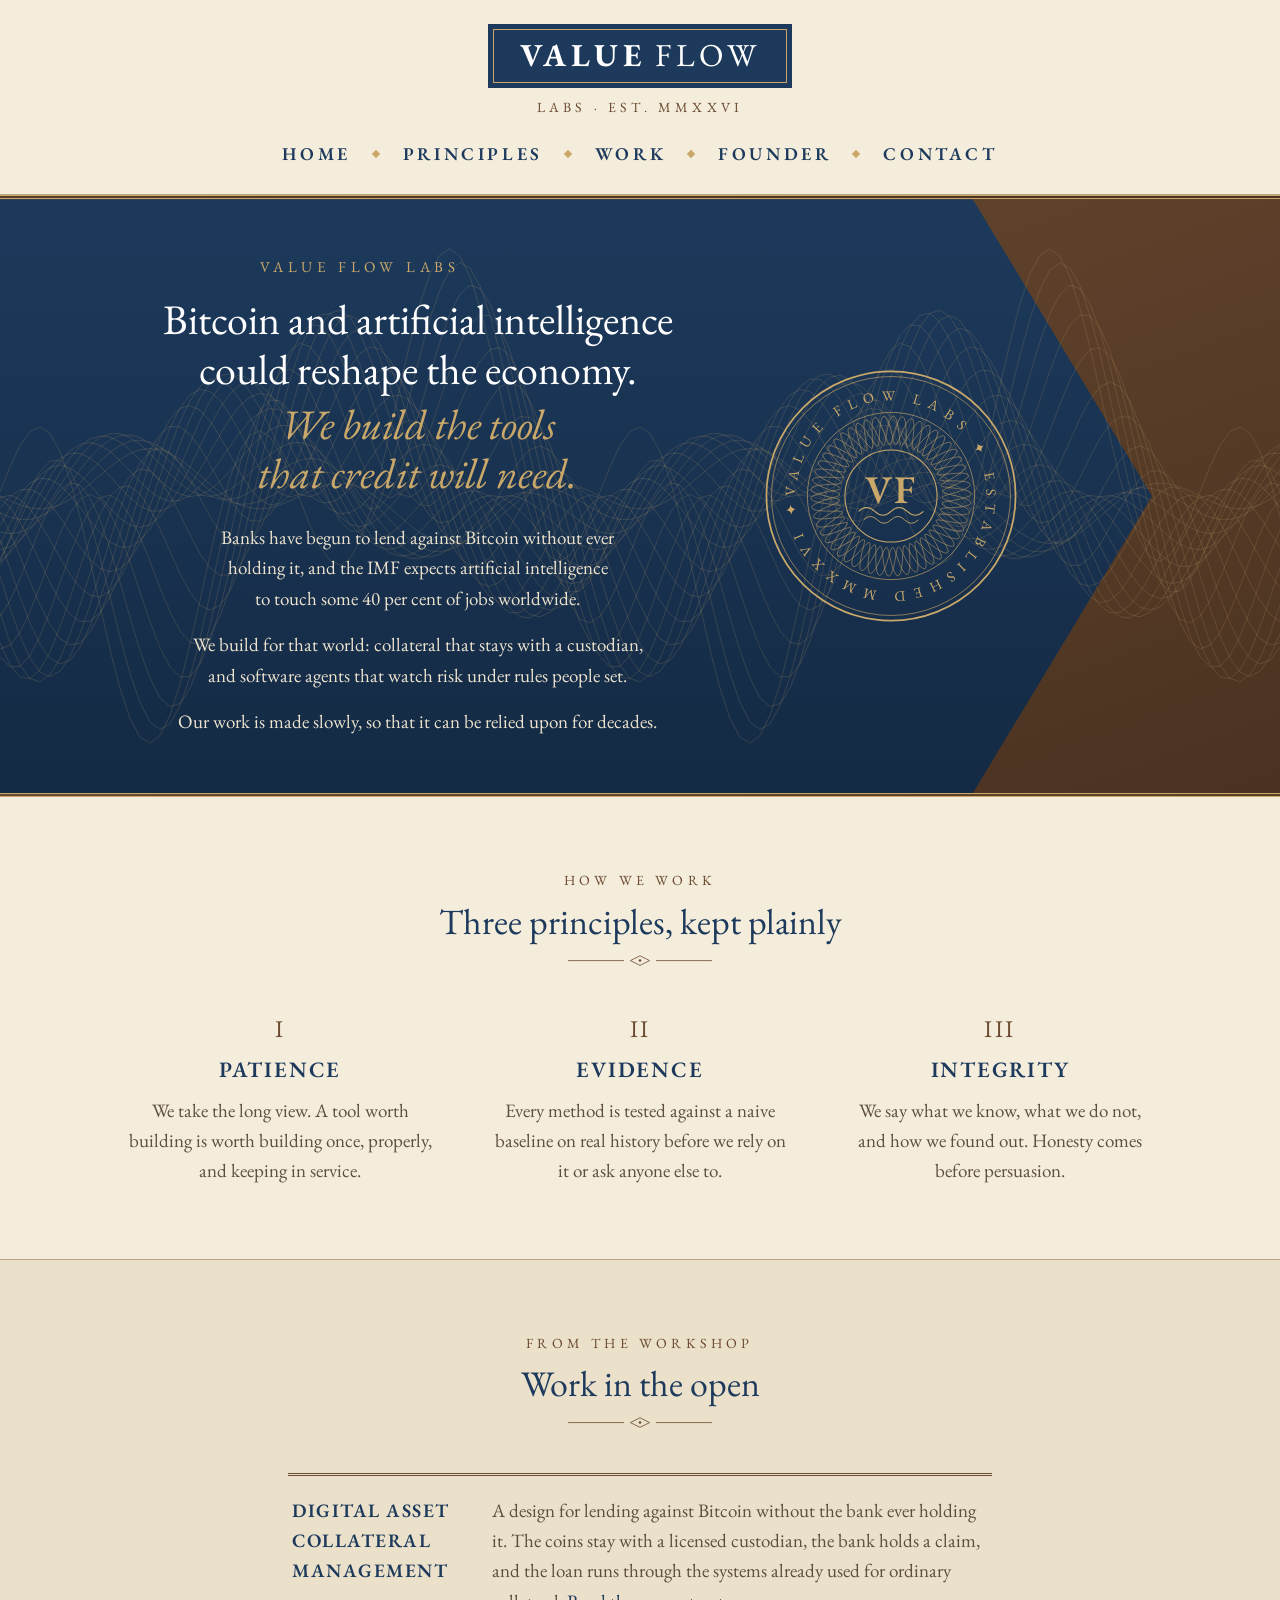
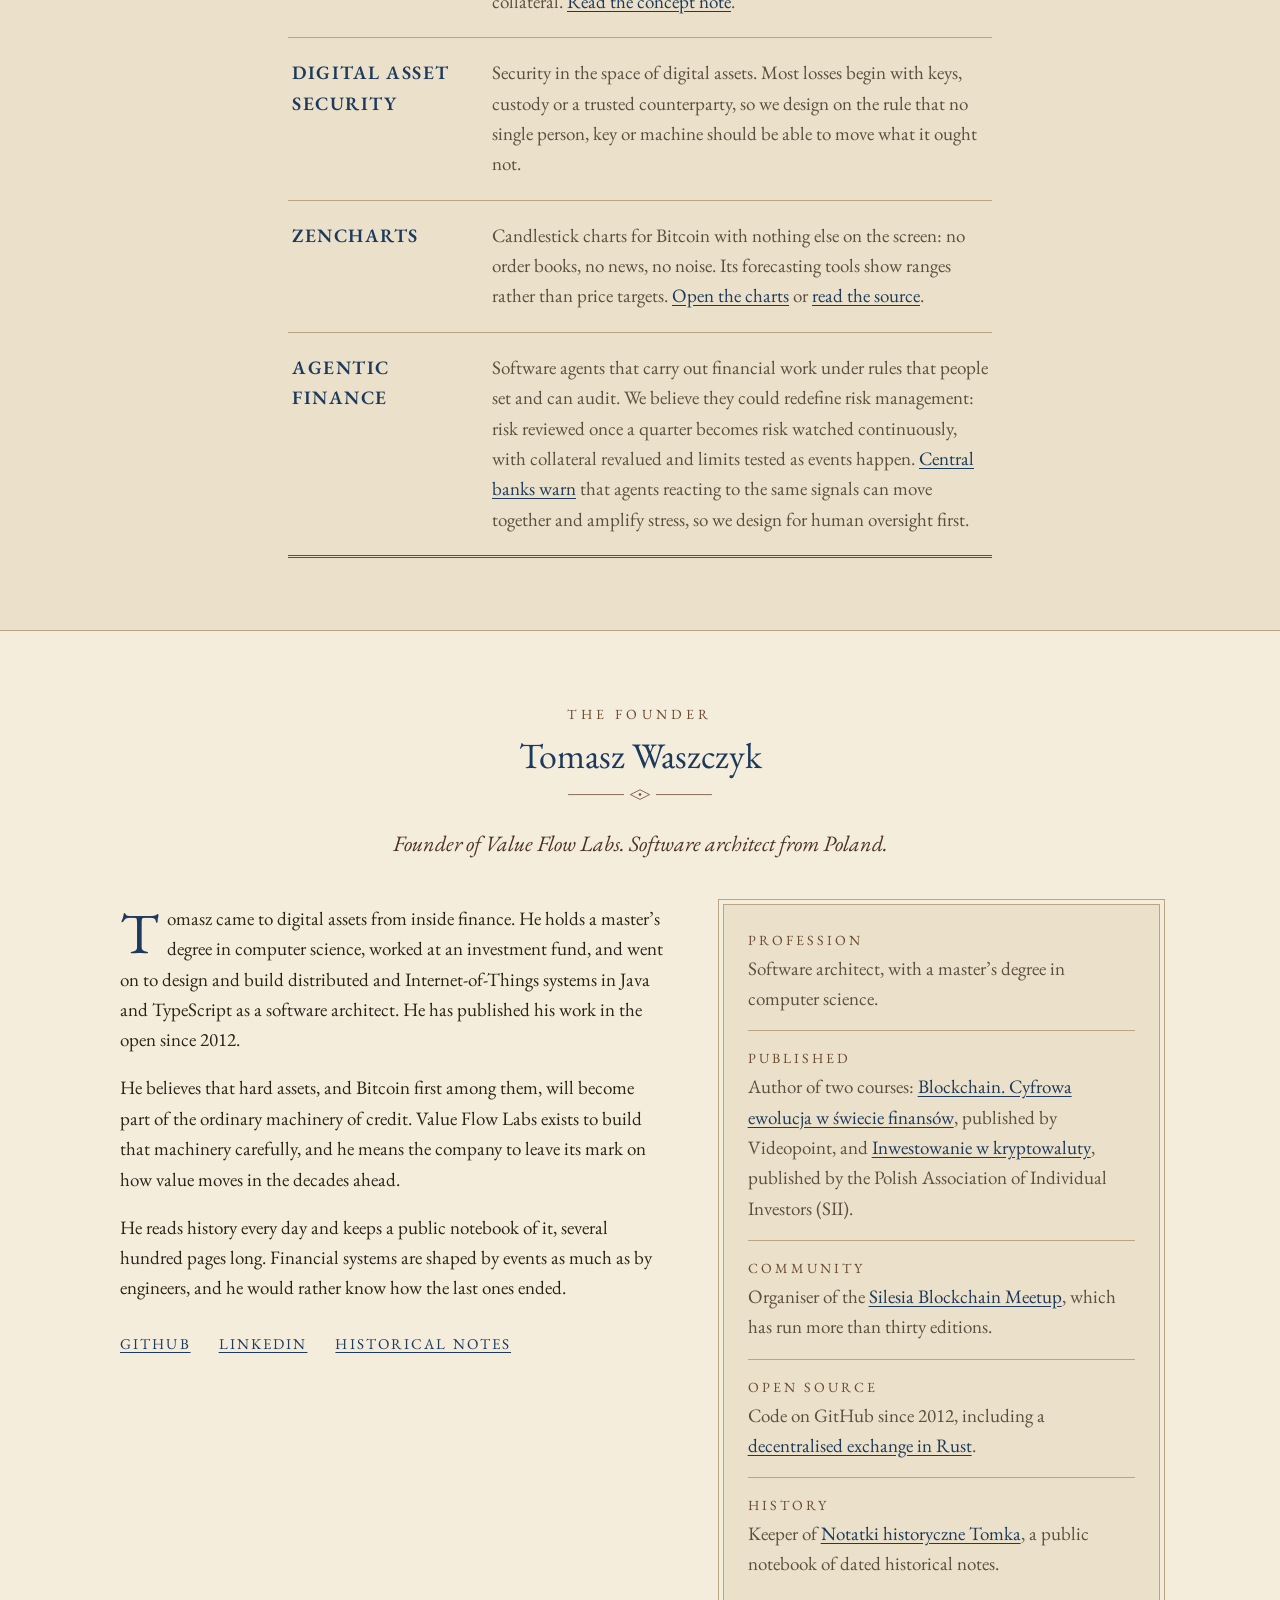
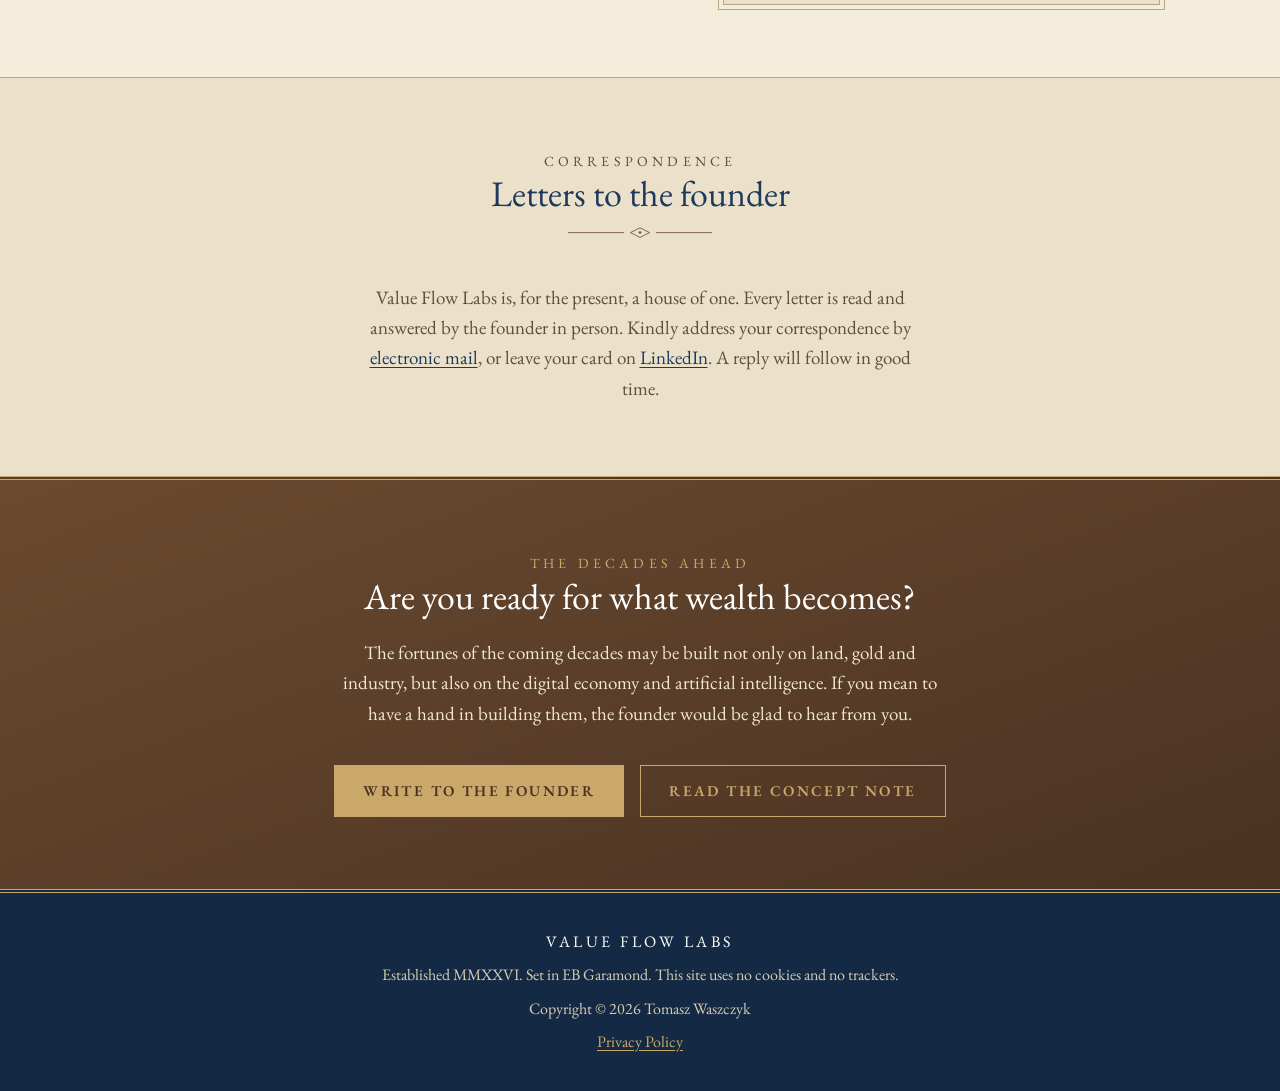
==== commit 40ad5ed5: "Add Digital Asset Security to the work section Co-Authored-By: Claude Fable 5.2 <noreply@anthropic.c" ====
--- a/index.html
+++ b/index.html
@@ -111,6 +111,10 @@
             <dd>A design for lending against Bitcoin without the bank ever holding it. The coins stay with a licensed custodian, the bank holds a claim, and the loan runs through the systems already used for ordinary collateral. <a href="https://github.com/TomaszWaszczyk/digital-asset-collateral-management-system">Read the concept note</a>.</dd>
           </div>
           <div>
+            <dt>Digital Asset Security</dt>
+            <dd>Security in the space of digital assets. Most losses begin with keys, custody or a trusted counterparty, so we design on the rule that no single person, key or machine should be able to move what it ought not.</dd>
+          </div>
+          <div>
             <dt>ZenCharts</dt>
             <dd>Candlestick charts for Bitcoin with nothing else on the screen: no order books, no news, no noise. Its forecasting tools show ranges rather than price targets. <a href="https://zencharts.vercel.app/">Open the charts</a> or <a href="https://github.com/valueflowlabs/zencharts">read the source</a>.</dd>
           </div>
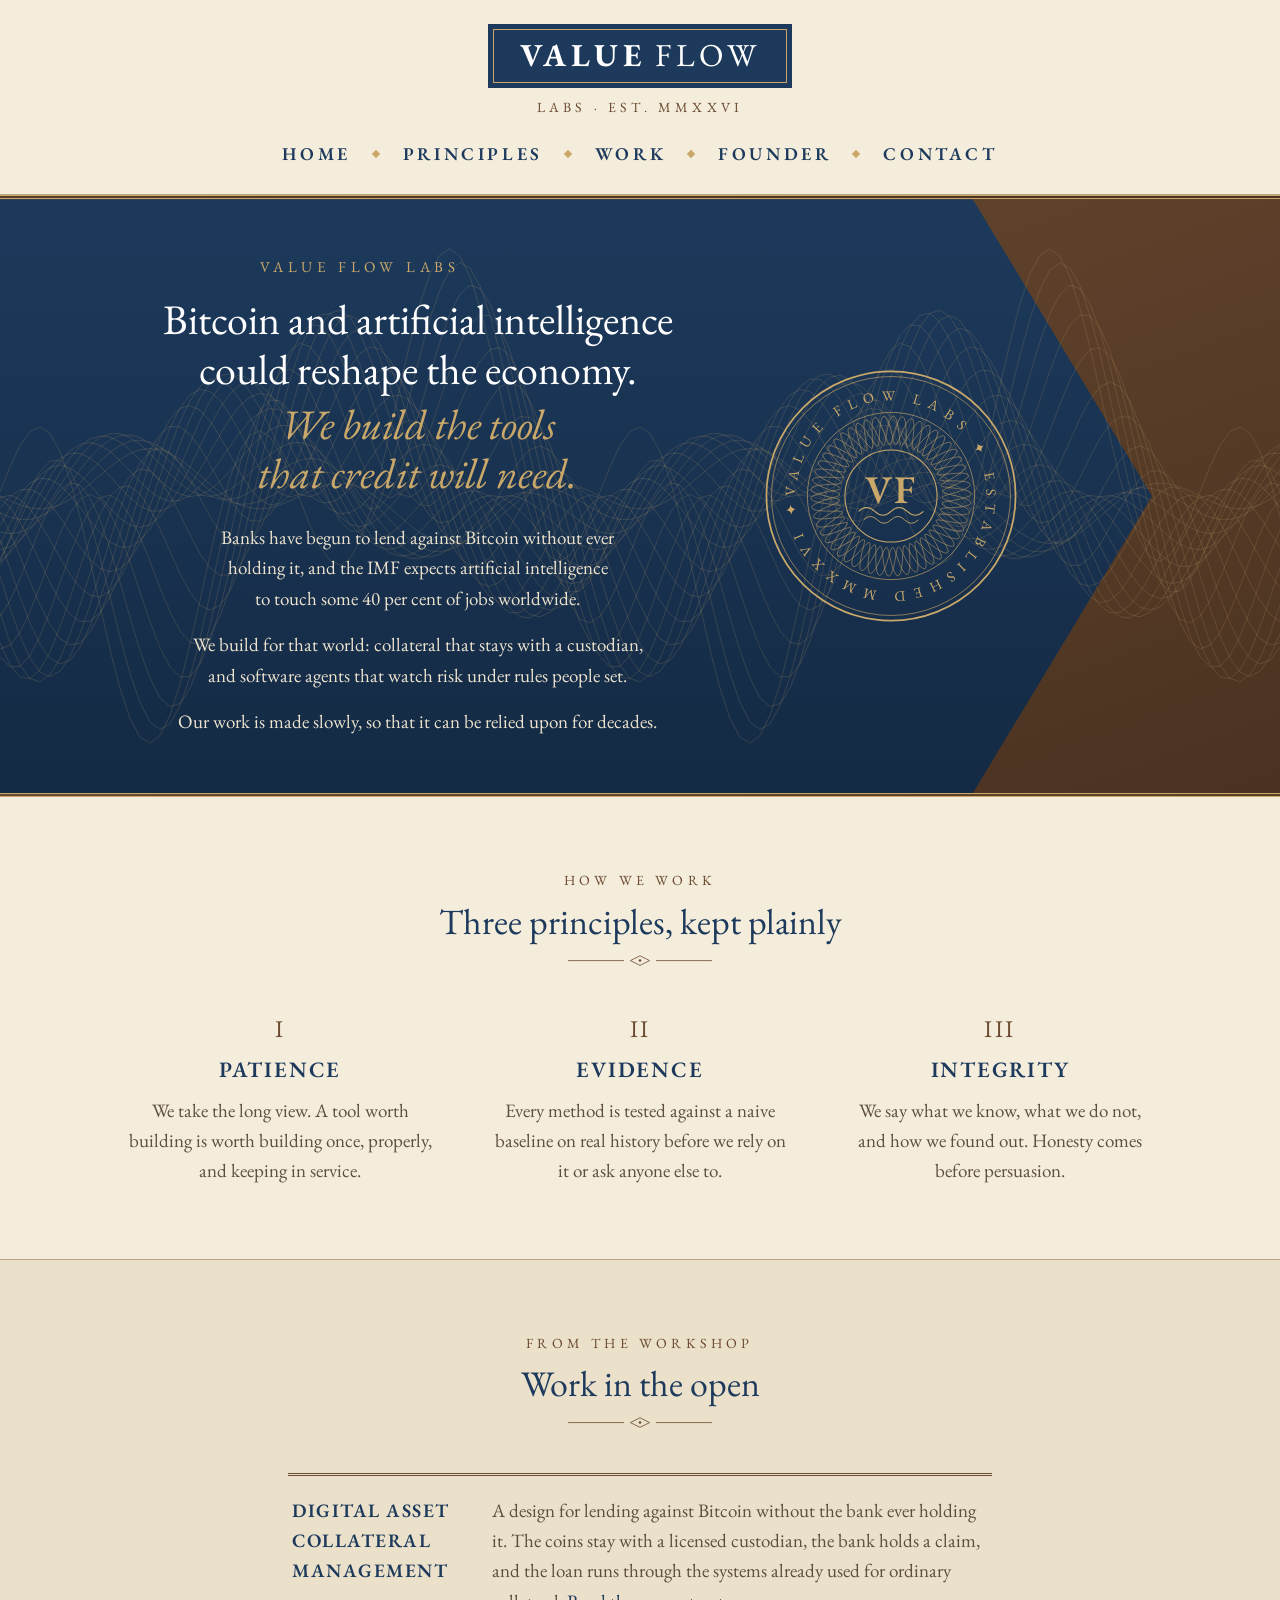
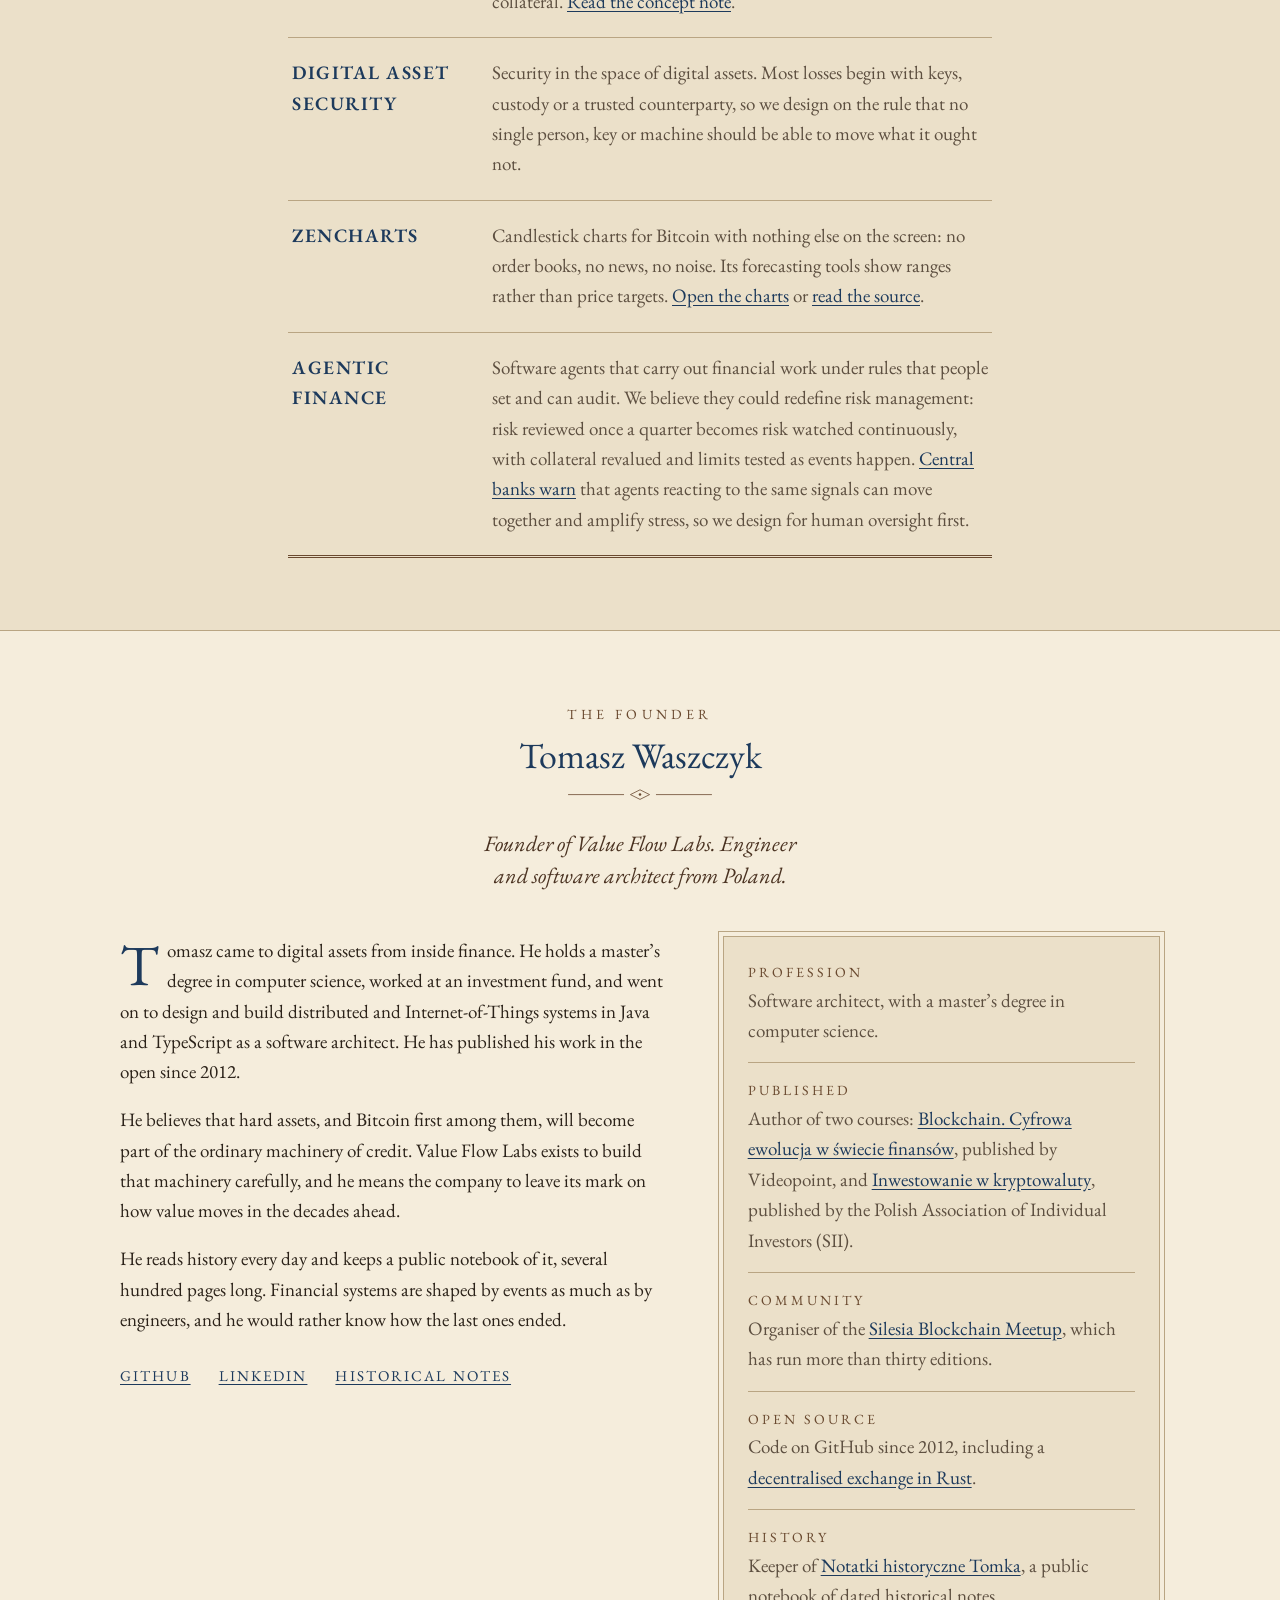
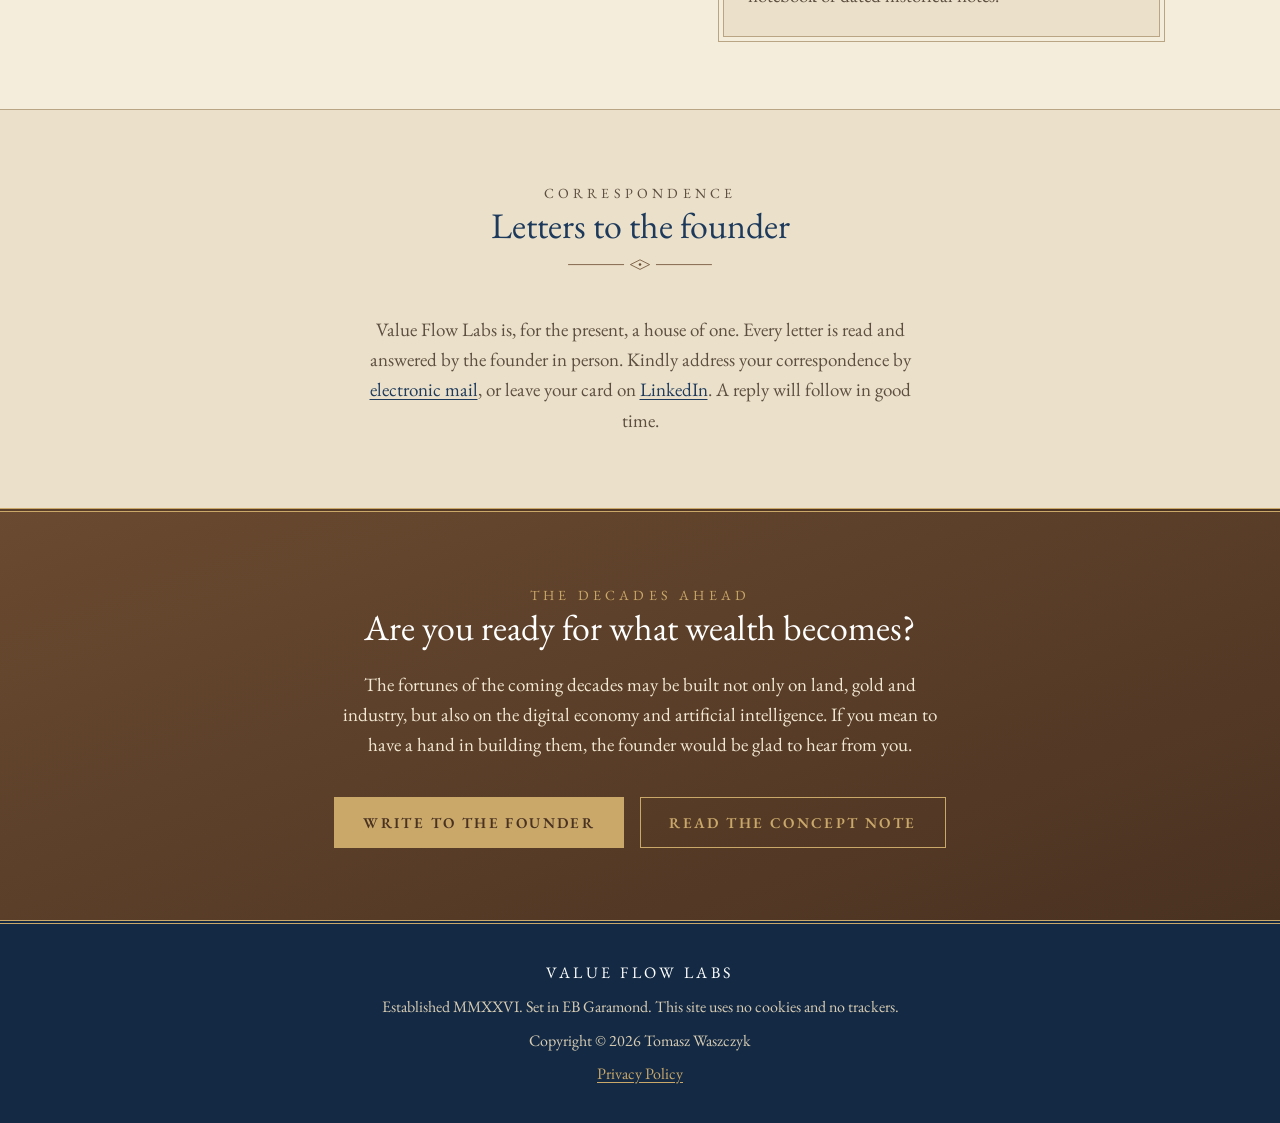
==== commit 598b56a6: "Describe founder as engineer and software architect Co-Authored-By: Claude Fable 5.2 <noreply@anthro" ====
--- a/index.html
+++ b/index.html
@@ -138,7 +138,7 @@
           <circle cx="90" cy="7" r="1.6" fill="currentColor"/>
         </svg>
 
-        <p class="lead">Founder of Value Flow Labs. Software architect from Poland.</p>
+        <p class="lead">Founder of Value Flow Labs. Engineer and software architect from Poland.</p>
 
         <div class="founder">
           <div class="prose">
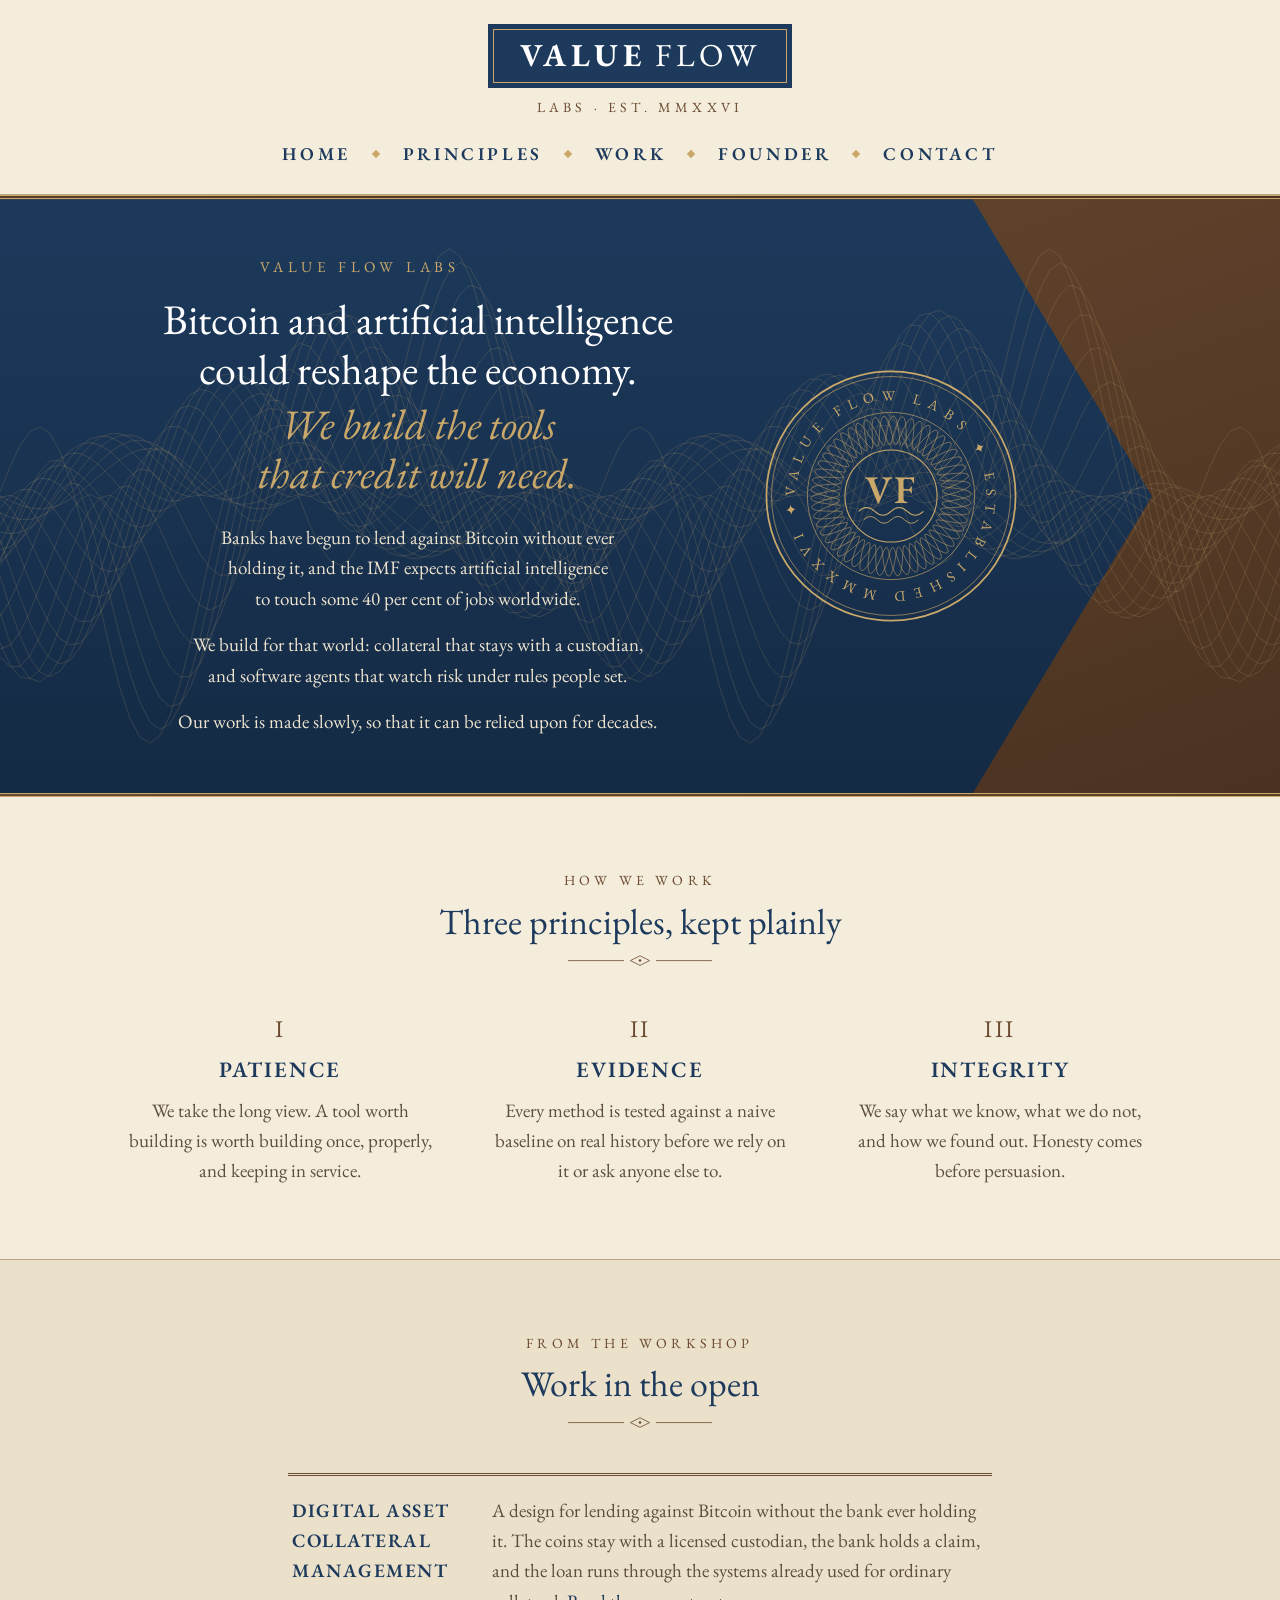
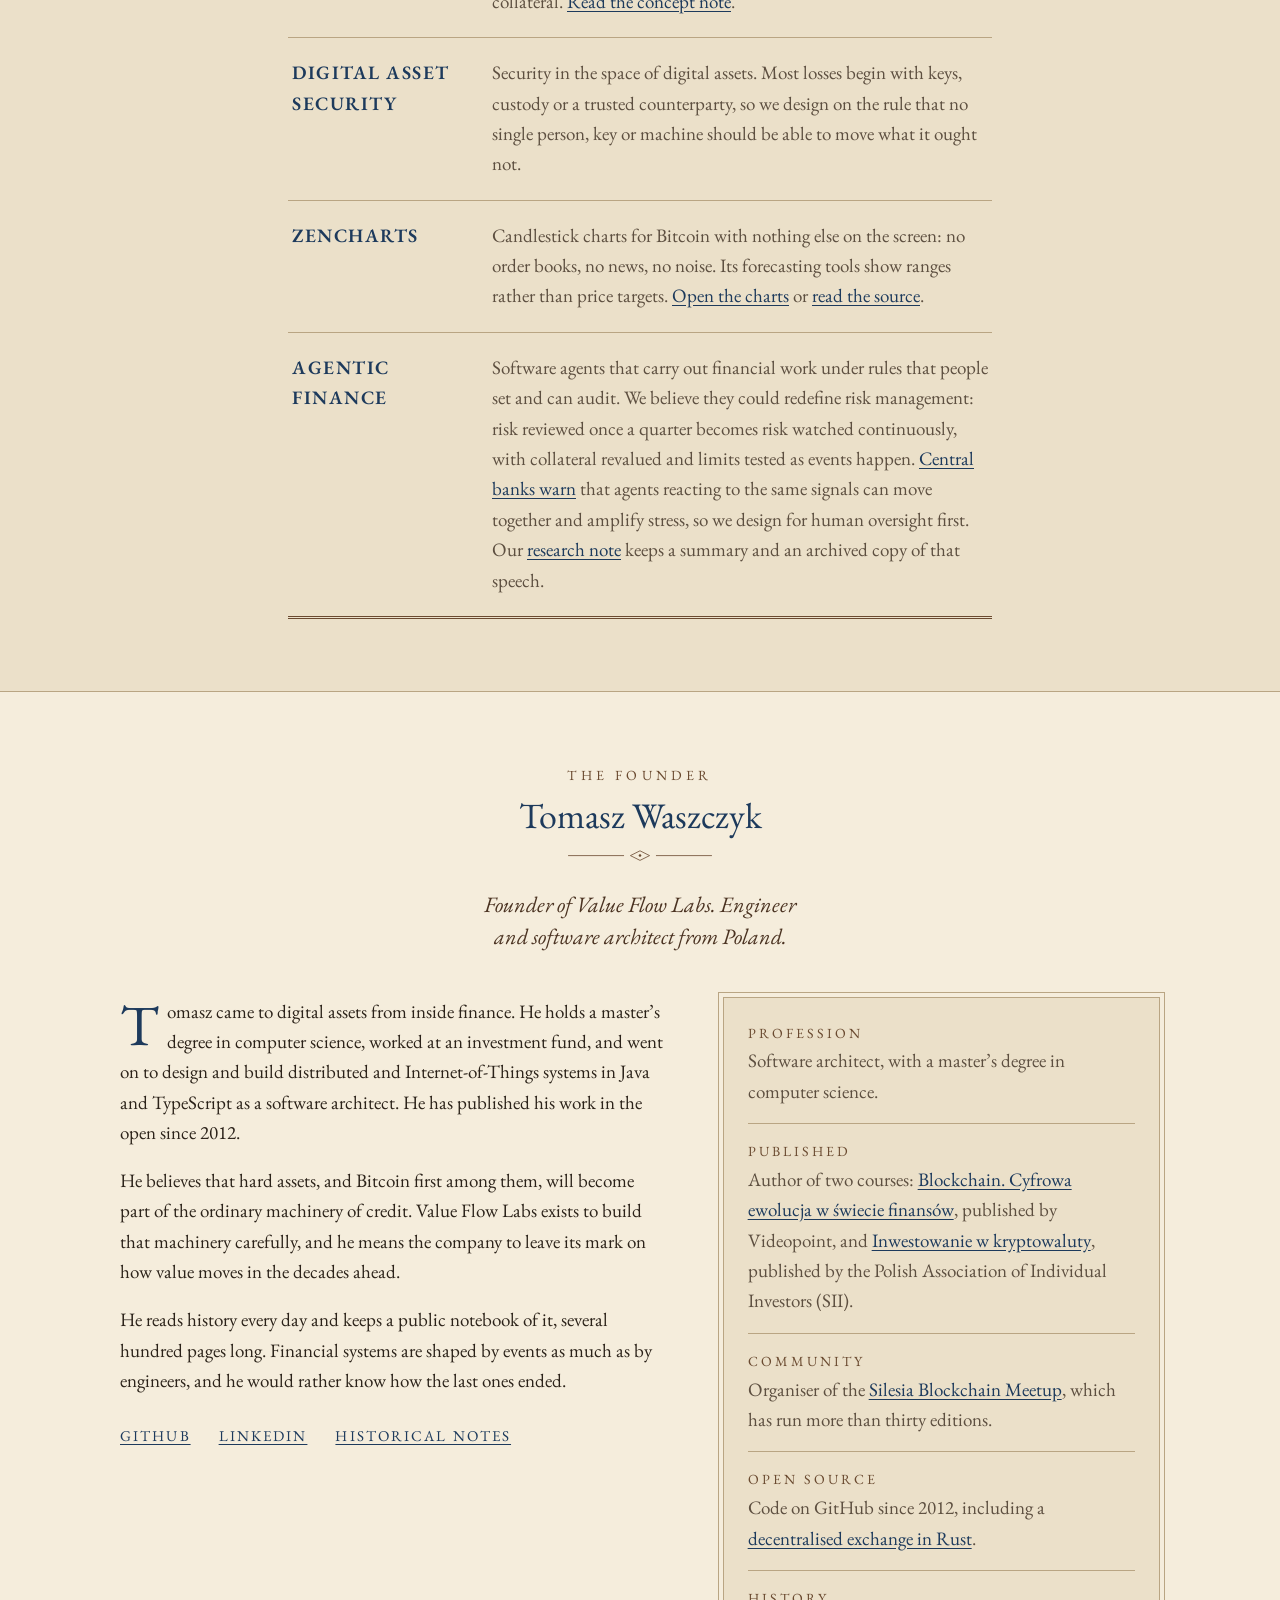
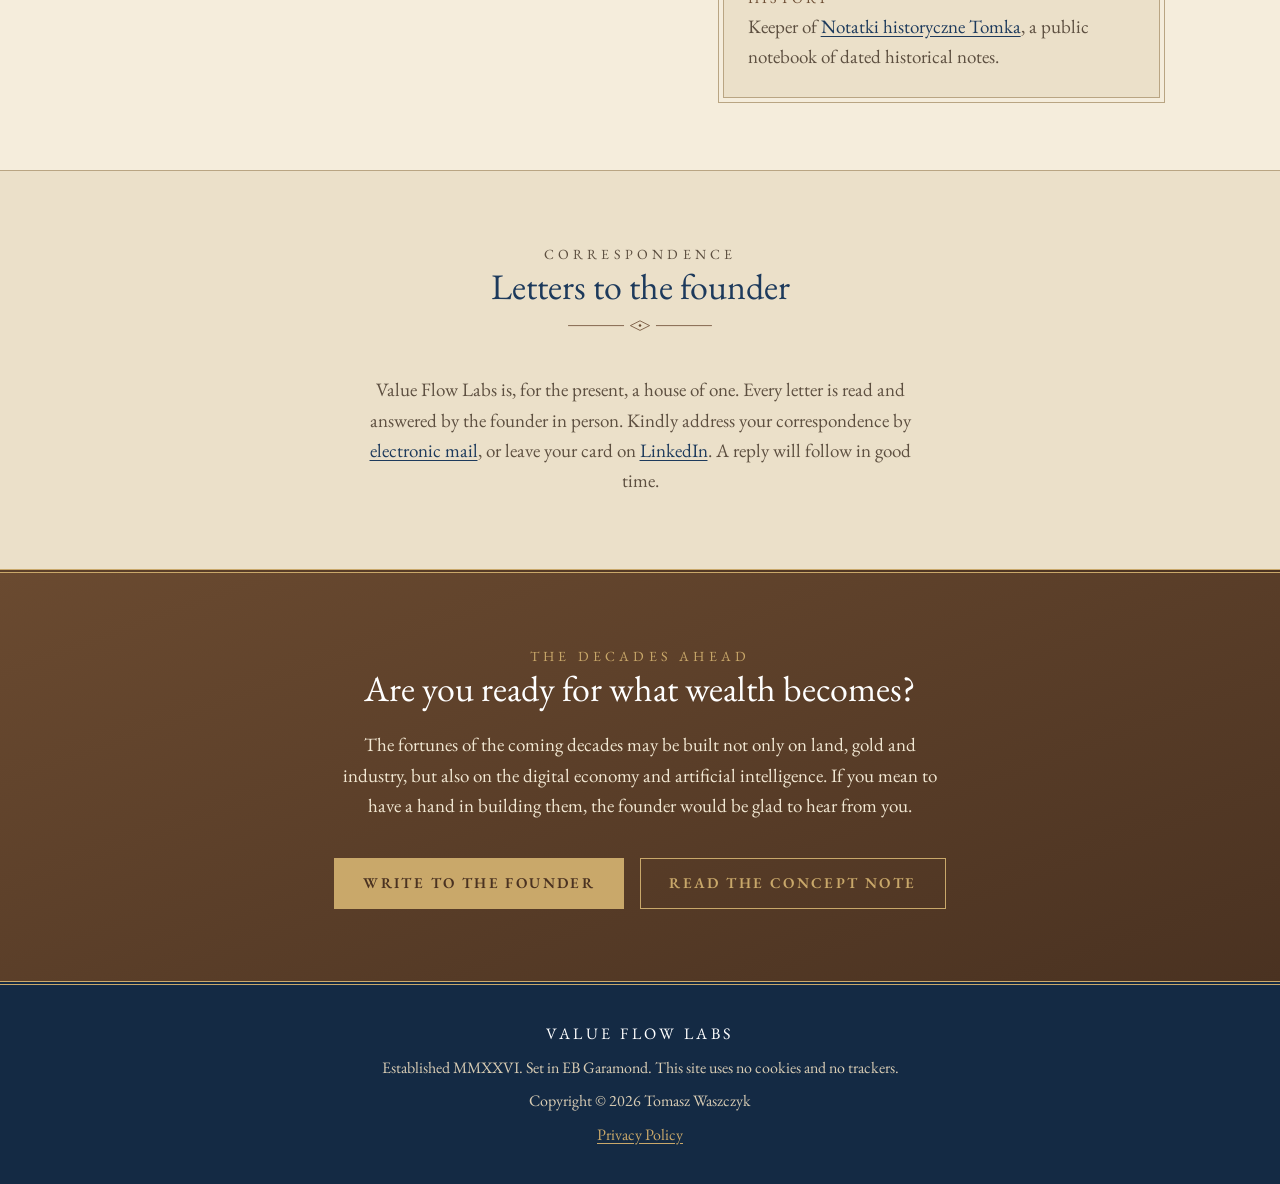
==== commit 3615e82e: "Link the research note for the Bank of England speech Co-Authored-By: Claude Fable 5.2 <noreply@anth" ====
--- a/index.html
+++ b/index.html
@@ -120,7 +120,7 @@
           </div>
           <div>
             <dt>Agentic Finance</dt>
-            <dd>Software agents that carry out financial work under rules that people set and can audit. We believe they could redefine risk management: risk reviewed once a quarter becomes risk watched continuously, with collateral revalued and limits tested as events happen. <a href="https://www.bankofengland.co.uk/speech/2026/june/sarah-breeden-panel-at-the-european-central-bank-forum-on-central-banking-2026">Central banks warn</a> that agents reacting to the same signals can move together and amplify stress, so we design for human oversight first.</dd>
+            <dd>Software agents that carry out financial work under rules that people set and can audit. We believe they could redefine risk management: risk reviewed once a quarter becomes risk watched continuously, with collateral revalued and limits tested as events happen. <a href="https://www.bankofengland.co.uk/speech/2026/june/sarah-breeden-panel-at-the-european-central-bank-forum-on-central-banking-2026">Central banks warn</a> that agents reacting to the same signals can move together and amplify stress, so we design for human oversight first. Our <a href="https://github.com/valueflowlabs/research/blob/main/sources/2026-06-30-bank-of-england-breeden-agents-of-change.md">research note</a> keeps a summary and an archived copy of that speech.</dd>
           </div>
         </dl>
       </div>
